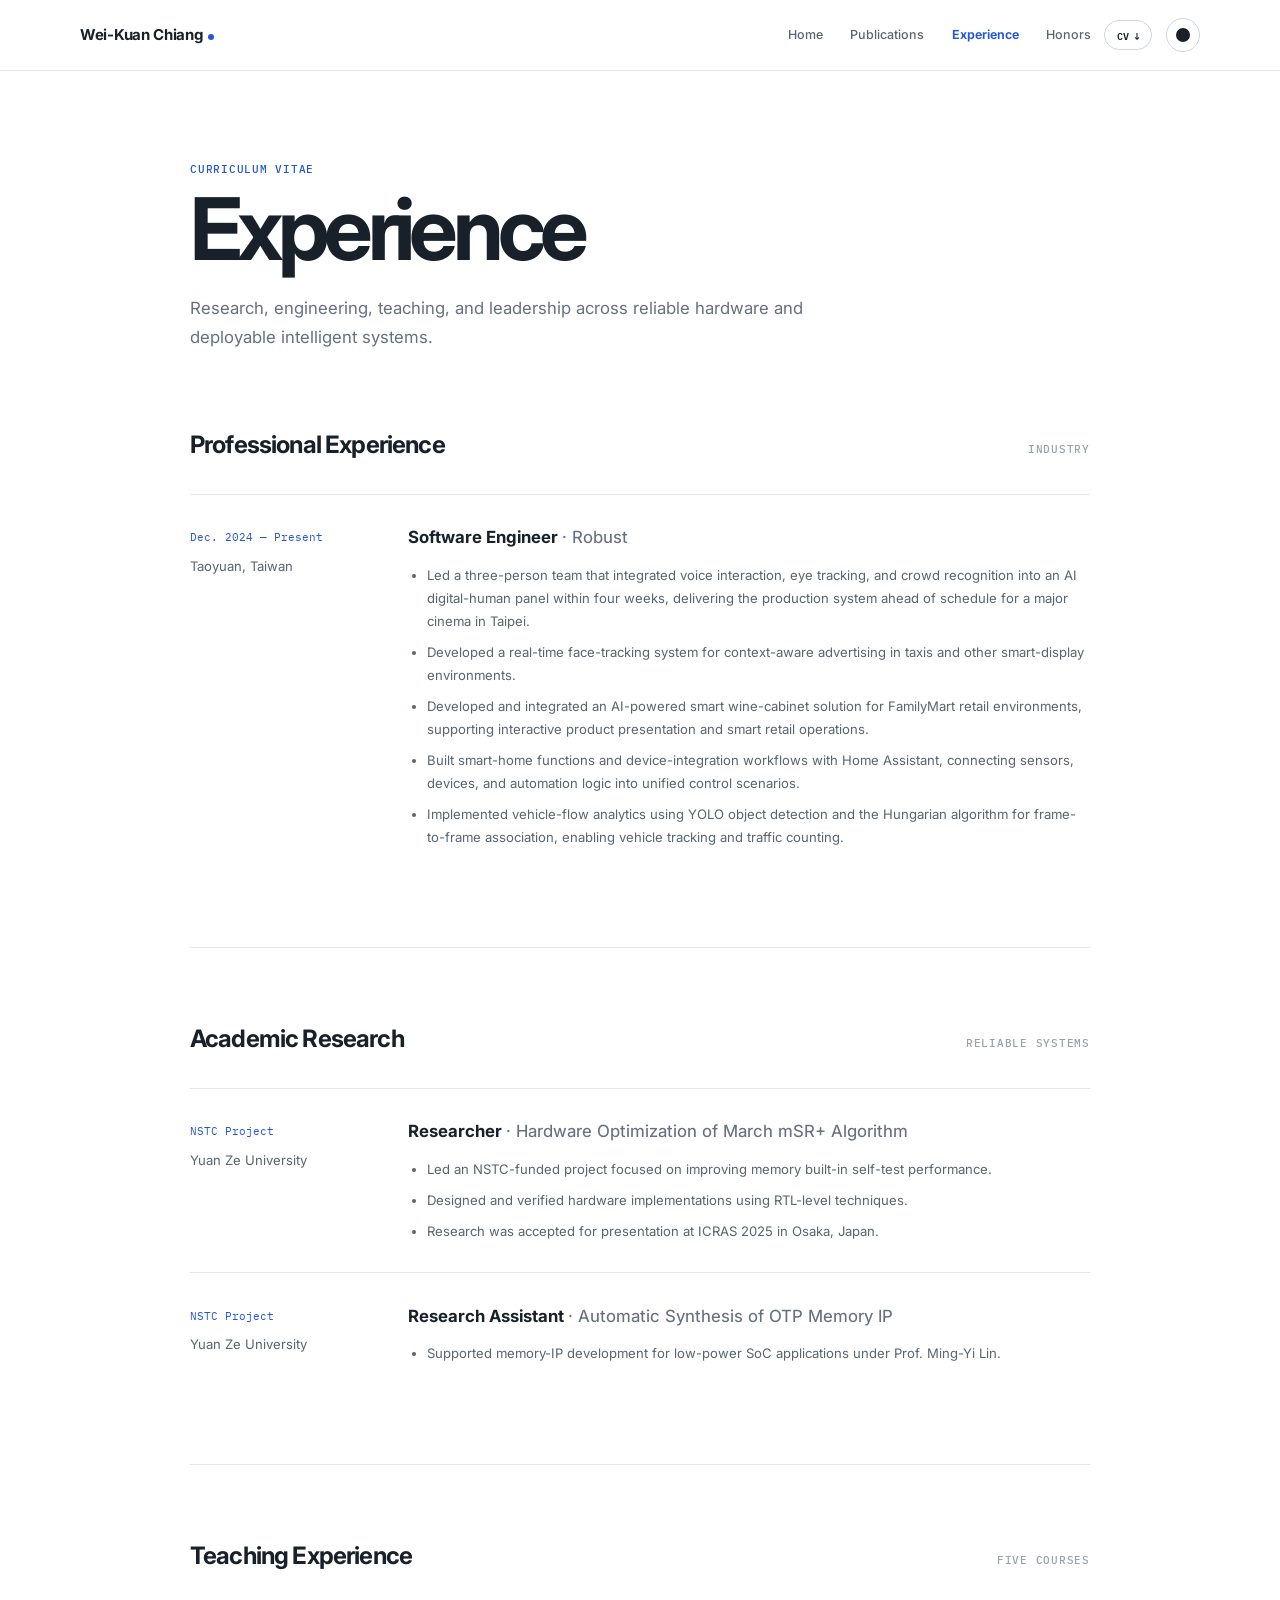
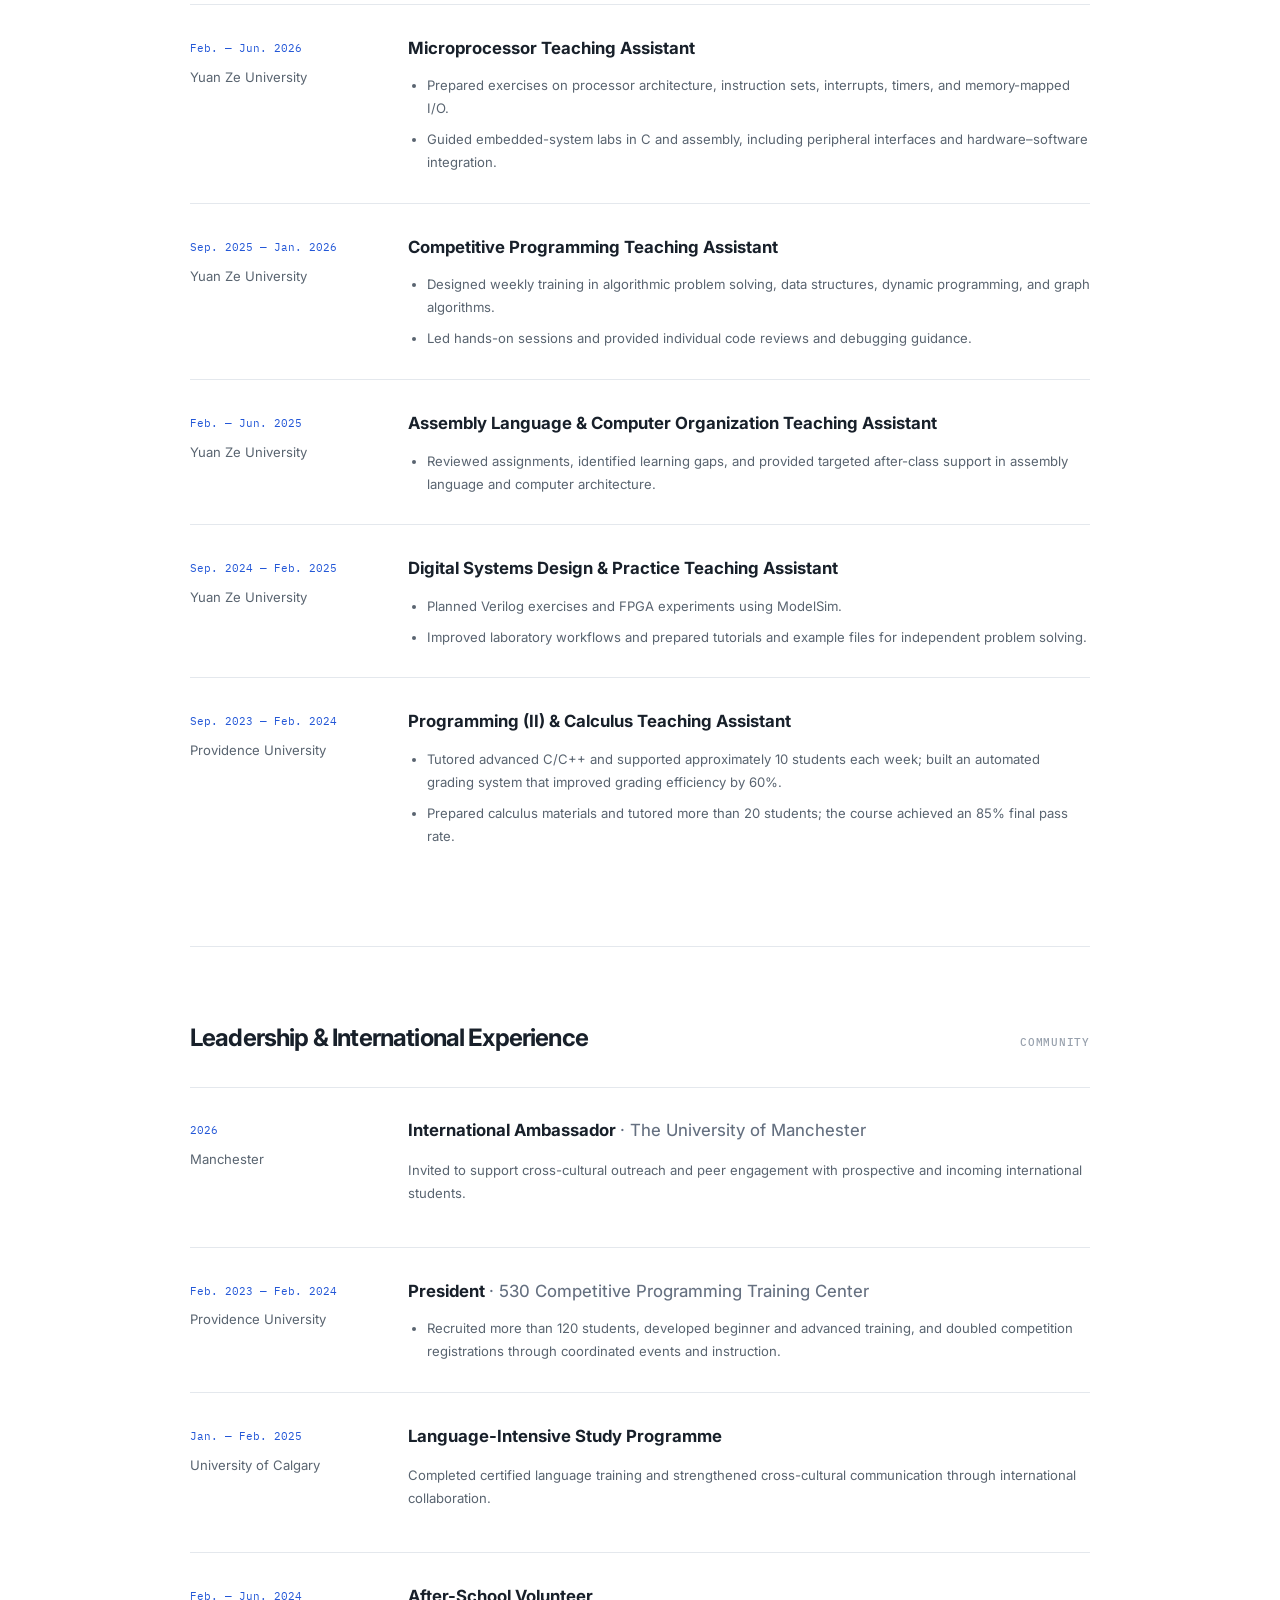
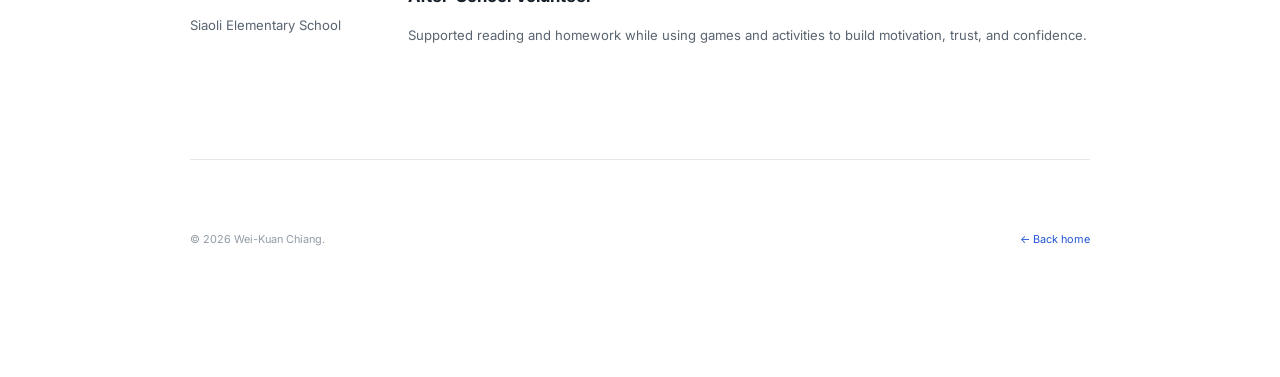
==== experience.html @ d5db9359 "Publish personal academic website" ====
<!doctype html><html lang="en"><head><meta charset="utf-8"><meta name="viewport" content="width=device-width,initial-scale=1"><meta name="description" content="Professional, research, teaching, and leadership experience of Wei-Kuan Chiang."><title>Experience — Wei-Kuan Chiang</title><link rel="icon" href="assets/favicon.svg" type="image/svg+xml"><script>document.documentElement.dataset.theme=localStorage.getItem('theme')||(matchMedia('(prefers-color-scheme: dark)').matches?'dark':'light')</script><link rel="stylesheet" href="styles.css?v=6"><link rel="stylesheet" href="social.css?v=1"></head>
<body><a class="skip" href="#content">Skip to main content</a><header class="site-header"><div class="header-inner"><a class="wordmark" href="index.html">Wei-Kuan Chiang</a><div class="header-actions"><nav aria-label="Main navigation"><a href="index.html">Home</a><a href="index.html#publications">Publications</a><a class="active" href="experience.html">Experience</a><a href="honors.html">Honors</a></nav><a class="cv-button" href="assets/Wei-Kuan-Chiang-CV.pdf" download>CV <span aria-hidden="true">↓</span></a><button class="theme-toggle" type="button" aria-label="Switch to dark mode" title="Switch color theme"><span aria-hidden="true"></span></button></div></div></header>
<main id="content" class="subpage"><header class="page-intro"><p class="kicker">CURRICULUM VITAE</p><h1>Experience</h1><p>Research, engineering, teaching, and leadership across reliable hardware and deployable intelligent systems.</p></header>
<section class="detail-section"><div class="section-title"><h2>Professional Experience</h2><span>INDUSTRY</span></div><article class="detail-role"><div class="role-meta"><time>Dec. 2024 — Present</time><p>Taoyuan, Taiwan</p></div><div><h3>Software Engineer <span>· Robust</span></h3><ul><li>Led a three-person team that integrated voice interaction, eye tracking, and crowd recognition into an AI digital-human panel within four weeks, delivering the production system ahead of schedule for a major cinema in Taipei.</li><li>Developed a real-time face-tracking system for context-aware advertising in taxis and other smart-display environments.</li><li>Developed and integrated an AI-powered smart wine-cabinet solution for FamilyMart retail environments, supporting interactive product presentation and smart retail operations.</li><li>Built smart-home functions and device-integration workflows with Home Assistant, connecting sensors, devices, and automation logic into unified control scenarios.</li><li>Implemented vehicle-flow analytics using YOLO object detection and the Hungarian algorithm for frame-to-frame association, enabling vehicle tracking and traffic counting.</li></ul></div></article></section>
<section class="detail-section"><div class="section-title"><h2>Academic Research</h2><span>RELIABLE SYSTEMS</span></div><article class="detail-role"><div class="role-meta"><time>NSTC Project</time><p>Yuan Ze University</p></div><div><h3>Researcher <span>· Hardware Optimization of March mSR+ Algorithm</span></h3><ul><li>Led an NSTC-funded project focused on improving memory built-in self-test performance.</li><li>Designed and verified hardware implementations using RTL-level techniques.</li><li>Research was accepted for presentation at ICRAS 2025 in Osaka, Japan.</li></ul></div></article><article class="detail-role"><div class="role-meta"><time>NSTC Project</time><p>Yuan Ze University</p></div><div><h3>Research Assistant <span>· Automatic Synthesis of OTP Memory IP</span></h3><ul><li>Supported memory-IP development for low-power SoC applications under Prof. Ming-Yi Lin.</li></ul></div></article></section>
<section class="detail-section"><div class="section-title"><h2>Teaching Experience</h2><span>FIVE COURSES</span></div>
<article class="detail-role"><div class="role-meta"><time>Feb. — Jun. 2026</time><p>Yuan Ze University</p></div><div><h3>Microprocessor Teaching Assistant</h3><ul><li>Prepared exercises on processor architecture, instruction sets, interrupts, timers, and memory-mapped I/O.</li><li>Guided embedded-system labs in C and assembly, including peripheral interfaces and hardware–software integration.</li></ul></div></article>
<article class="detail-role"><div class="role-meta"><time>Sep. 2025 — Jan. 2026</time><p>Yuan Ze University</p></div><div><h3>Competitive Programming Teaching Assistant</h3><ul><li>Designed weekly training in algorithmic problem solving, data structures, dynamic programming, and graph algorithms.</li><li>Led hands-on sessions and provided individual code reviews and debugging guidance.</li></ul></div></article>
<article class="detail-role"><div class="role-meta"><time>Feb. — Jun. 2025</time><p>Yuan Ze University</p></div><div><h3>Assembly Language &amp; Computer Organization Teaching Assistant</h3><ul><li>Reviewed assignments, identified learning gaps, and provided targeted after-class support in assembly language and computer architecture.</li></ul></div></article>
<article class="detail-role"><div class="role-meta"><time>Sep. 2024 — Feb. 2025</time><p>Yuan Ze University</p></div><div><h3>Digital Systems Design &amp; Practice Teaching Assistant</h3><ul><li>Planned Verilog exercises and FPGA experiments using ModelSim.</li><li>Improved laboratory workflows and prepared tutorials and example files for independent problem solving.</li></ul></div></article>
<article class="detail-role"><div class="role-meta"><time>Sep. 2023 — Feb. 2024</time><p>Providence University</p></div><div><h3>Programming (II) &amp; Calculus Teaching Assistant</h3><ul><li>Tutored advanced C/C++ and supported approximately 10 students each week; built an automated grading system that improved grading efficiency by 60%.</li><li>Prepared calculus materials and tutored more than 20 students; the course achieved an 85% final pass rate.</li></ul></div></article></section>
<section class="detail-section"><div class="section-title"><h2>Leadership &amp; International Experience</h2><span>COMMUNITY</span></div><article class="detail-role"><div class="role-meta"><time>2026</time><p>Manchester</p></div><div><h3>International Ambassador <span>· The University of Manchester</span></h3><p>Invited to support cross-cultural outreach and peer engagement with prospective and incoming international students.</p></div></article><article class="detail-role"><div class="role-meta"><time>Feb. 2023 — Feb. 2024</time><p>Providence University</p></div><div><h3>President <span>· 530 Competitive Programming Training Center</span></h3><ul><li>Recruited more than 120 students, developed beginner and advanced training, and doubled competition registrations through coordinated events and instruction.</li></ul></div></article><article class="detail-role"><div class="role-meta"><time>Jan. — Feb. 2025</time><p>University of Calgary</p></div><div><h3>Language-Intensive Study Programme</h3><p>Completed certified language training and strengthened cross-cultural communication through international collaboration.</p></div></article><article class="detail-role"><div class="role-meta"><time>Feb. — Jun. 2024</time><p>Siaoli Elementary School</p></div><div><h3>After-School Volunteer</h3><p>Supported reading and homework while using games and activities to build motivation, trust, and confidence.</p></div></article></section>
<footer><p>© 2026 Wei-Kuan Chiang.</p><a href="index.html">← Back home</a></footer></main><script src="app.js?v=3"></script></body></html>
---- styles.css ----
@import url('https://fonts.googleapis.com/css2?family=IBM+Plex+Mono:wght@400;500&family=Inter:wght@400;500;600;700&family=Noto+Sans+TC:wght@400;500;600;700&display=swap');
:root{--blue:#2357d7;--blue-soft:#eef3ff;--ink:#18202a;--muted:#657080;--line:#e4e8ed;--paper:#fff;--soft:#f7f8fa;--sans:Inter,'Noto Sans TC',system-ui,sans-serif;--mono:'IBM Plex Mono',monospace}*{box-sizing:border-box}html{scroll-behavior:smooth;scroll-padding-top:92px}body{margin:0;background:var(--paper);color:var(--ink);font-family:var(--sans);font-size:15px;line-height:1.75}a{color:inherit;text-decoration:none}img{display:block;max-width:100%}.skip{position:fixed;left:1rem;top:-5rem;background:var(--blue);color:#fff;padding:.6rem 1rem;z-index:99}.skip:focus{top:1rem}.site-header{position:sticky;top:0;z-index:20;background:rgba(255,255,255,.92);backdrop-filter:blur(14px);border-bottom:1px solid var(--line)}.header-inner{width:min(1120px,92vw);height:70px;margin:auto;display:flex;align-items:center;justify-content:space-between}.wordmark{font-weight:700;letter-spacing:-.02em}.wordmark:after{content:"";display:inline-block;width:6px;height:6px;background:var(--blue);border-radius:50%;margin-left:5px}.site-header nav{display:flex;gap:1.7rem;font-size:.78rem;font-weight:500}.site-header nav a{color:#596472;transition:.2s}.site-header nav a:hover{color:var(--blue)}.layout{width:min(1120px,92vw);margin:0 auto;display:grid;grid-template-columns:250px minmax(0,760px);gap:85px;align-items:start;padding-top:72px}.profile{position:sticky;top:115px}.avatar{width:138px;height:138px;border-radius:50%;display:grid;place-items:center;background:linear-gradient(145deg,#e5ebf7,#f9fbff);border:1px solid #dce2eb;position:relative;overflow:hidden}.avatar:before,.avatar:after{content:"";position:absolute;border:1px solid #bdcceb;border-radius:50%}.avatar:before{inset:22px}.avatar:after{inset:45px}.avatar span{font:600 1.12rem var(--mono);letter-spacing:.12em;position:relative;z-index:2;color:var(--blue)}.avatar i{position:absolute;width:8px;height:8px;background:var(--blue);border-radius:50%;right:25px;top:29px;box-shadow:0 0 0 6px rgba(35,87,215,.1)}.profile h1{font-size:1.75rem;line-height:1.2;margin:1.45rem 0 .2rem;letter-spacing:-.04em}.english-name{font-size:.83rem;color:var(--muted);margin:0 0 1rem}.role{font-size:.88rem;line-height:1.6;margin:.4rem 0}.location{color:var(--muted);font-size:.75rem;margin:0 0 1.4rem}.profile-links{border-top:1px solid var(--line)}.profile-links a{display:block;padding:.75rem 0;border-bottom:1px solid var(--line)}.profile-links b{display:block;font-size:.73rem}.profile-links span{display:block;color:var(--muted);font-size:.68rem;margin-top:.12rem}.profile-links a:hover span{color:var(--blue)}.availability{margin-top:1.2rem;display:flex;gap:.55rem;align-items:center;font-size:.66rem;color:var(--muted)}.availability i{width:7px;height:7px;border-radius:50%;background:#36b37e;box-shadow:0 0 0 4px #e9f8f2}.section-block{padding:0 0 72px;margin-bottom:72px;border-bottom:1px solid var(--line)}.kicker,.section-title span,.section-title>a,.venue,.project-index{font:500 .67rem var(--mono);letter-spacing:.07em;color:var(--blue)}.intro .kicker{margin:0 0 1rem}.intro>h2{font-size:clamp(2rem,4vw,3.35rem);line-height:1.22;letter-spacing:-.055em;margin:0 0 2rem;font-weight:650}.intro>h2 em{font-style:normal;color:var(--blue)}.intro>p{font-size:1rem;color:#4d5764;margin:0 0 1rem;max-width:720px}.intro strong{color:var(--ink);font-weight:600}.interests{display:flex;flex-wrap:wrap;gap:.5rem;margin-top:1.6rem}.interests span{background:var(--blue-soft);color:#214fae;border-radius:4px;padding:.35rem .6rem;font-size:.68rem;font-weight:500}.section-title{display:flex;align-items:baseline;justify-content:space-between;margin-bottom:1.7rem}.section-title h2{margin:0;font-size:1.5rem;letter-spacing:-.035em}.section-title span{color:#98a1ad}.section-title>a:hover{text-decoration:underline}.news-list{list-style:none;margin:0;padding:0}.news-list li{display:grid;grid-template-columns:80px 1fr;gap:1rem;padding:.72rem 0;border-bottom:1px dashed #dde1e6}.news-list time{font:.68rem var(--mono);color:#89939e;padding-top:.16rem}.news-list p{margin:0;color:#4f5965}.news-list strong{color:var(--ink);font-weight:600}.publication{display:grid;grid-template-columns:140px 1fr;gap:1.6rem;padding:1.7rem 0;border-top:1px solid var(--line)}.pub-visual{height:108px;border-radius:5px;background:#f1f4f8;overflow:hidden;position:relative}.memory{display:grid;place-items:center}.chip{width:62px;height:62px;border:2px solid #5980df;display:grid;grid-template-columns:repeat(2,1fr);gap:4px;padding:8px;position:relative}.chip span{background:#cbd8f5}.chip b{position:absolute;inset:0;display:grid;place-items:center;font:600 .55rem var(--mono);color:#183f9b}.chip:before,.chip:after{content:"";position:absolute;background:repeating-linear-gradient(to bottom,#8ba7ea 0 2px,transparent 2px 7px);width:10px;top:5px;bottom:5px}.chip:before{left:-12px}.chip:after{right:-12px}.network i{position:absolute;width:12px;height:12px;background:#4b73d4;border-radius:50%;z-index:2}.network i:nth-child(1){left:22px;top:48px}.network i:nth-child(2){left:61px;top:20px}.network i:nth-child(3){right:18px;top:35px}.network i:nth-child(4){right:35px;bottom:18px}.network i:nth-child(5){left:48px;bottom:15px}.network:after{content:"";position:absolute;inset:20px;background:conic-gradient(from 30deg at 50% 50%,transparent 0 8%,#b6c5e8 8% 9%,transparent 9% 27%,#b6c5e8 27% 28%,transparent 28% 51%,#b6c5e8 51% 52%,transparent 52% 77%,#b6c5e8 77% 78%,transparent 78%)}.waveform span{position:absolute;left:12px;right:12px;top:30px;height:48px;background:linear-gradient(90deg,transparent 0 5%,#315fc9 5% 16%,transparent 16% 22%,#315fc9 22% 30%,transparent 30% 44%,#315fc9 44% 62%,transparent 62% 69%,#315fc9 69% 82%,transparent 82%);clip-path:polygon(0 52%,5% 52%,5% 12%,16% 12%,16% 85%,22% 85%,22% 52%,30% 52%,30% 10%,44% 10%,44% 70%,62% 70%,62% 30%,69% 30%,69% 88%,82% 88%,82% 50%,100% 50%,100% 55%,0 55%)}.venue{margin:0 0 .35rem}.pub-content h3{font-size:1rem;line-height:1.55;margin:0 0 .4rem;font-weight:650;letter-spacing:-.015em}.authors{font-size:.76rem;color:#69737f;margin:0 0 .55rem}.abstract{font-size:.8rem;color:#5d6874;margin:0 0 .55rem}.pub-links{display:flex;gap:1rem;font-size:.7rem;font-weight:600;color:var(--blue)}.pub-links a:hover{text-decoration:underline}.compact-publication{grid-template-columns:1fr;padding-left:165px}.projects{display:grid;grid-template-columns:1fr 1fr;gap:1rem}.projects article{background:var(--soft);border:1px solid #eceff2;border-radius:6px;padding:1.4rem;min-height:245px;transition:.2s}.projects article:hover{border-color:#bdcbed;transform:translateY(-2px)}.project-index{margin:0 0 2.2rem;font-size:.61rem}.projects h3{margin:0 0 .7rem;font-size:1rem}.projects p:not(.project-index){font-size:.78rem;color:#5d6874;line-height:1.7}.projects ul{list-style:none;padding:0;margin:1rem 0 0;display:flex;flex-wrap:wrap;gap:.4rem}.projects li{font:.57rem var(--mono);color:#6c7681;border:1px solid #d8dde3;padding:.23rem .38rem;border-radius:3px}.experience-list article{display:grid;grid-template-columns:150px 1fr;gap:1rem;padding:1.3rem 0;border-top:1px solid var(--line)}.experience-list time{font:.66rem var(--mono);color:#7a8591}.experience-list h3{font-size:.92rem;margin:0 0 .25rem}.experience-list h3 span{font-weight:400;color:#65717d}.experience-list p{font-size:.76rem;color:#66717d;margin:0}.awards-grid{display:grid;grid-template-columns:repeat(3,1fr);gap:.8rem}.awards-grid a{border:1px solid var(--line);border-radius:5px;overflow:hidden;background:#fff;transition:.2s}.awards-grid a:hover{border-color:#aabce9;transform:translateY(-2px)}.awards-grid img{width:100%;height:145px;object-fit:cover;object-position:center 20%;filter:saturate(.65)}.awards-grid span{display:block;padding:.8rem}.awards-grid b,.awards-grid small{display:block}.awards-grid b{font-size:.74rem}.awards-grid small{color:#77818d;font-size:.6rem;margin-top:.2rem}.minor-awards{margin:1.2rem 0 0;padding:0 0 0 1.2rem;columns:2;color:#596470;font-size:.75rem}.minor-awards li{margin-bottom:.45rem}footer{display:flex;justify-content:space-between;color:#929ba5;font-size:.68rem;padding-bottom:3rem}footer p{margin:0}footer a{color:var(--blue)}.reveal{opacity:0;transform:translateY(12px);transition:.45s ease}.reveal.visible{opacity:1;transform:none}
@media(max-width:900px){.layout{grid-template-columns:190px minmax(0,1fr);gap:50px}.site-header nav{gap:1rem}.profile-links span{overflow-wrap:anywhere}.publication{grid-template-columns:110px 1fr}.compact-publication{padding-left:135px}}
@media(max-width:700px){html{scroll-padding-top:70px}.header-inner{height:58px}.site-header nav{display:none}.layout{display:block;padding-top:40px}.profile{position:static;display:grid;grid-template-columns:92px 1fr;column-gap:1.2rem;margin-bottom:55px}.avatar{width:92px;height:92px;grid-row:1/5}.profile h1{margin:.2rem 0 0;font-size:1.45rem}.english-name,.role,.location{grid-column:2}.role{margin:.35rem 0}.profile-links,.availability{grid-column:1/3}.profile-links{margin-top:1rem;display:grid;grid-template-columns:repeat(3,1fr);gap:.6rem;border:0}.profile-links a{border:1px solid var(--line);padding:.6rem}.section-block{padding-bottom:52px;margin-bottom:52px}.intro>h2{font-size:2.35rem}.projects{grid-template-columns:1fr}.publication{grid-template-columns:1fr}.pub-visual{width:140px}.compact-publication{padding-left:0}.awards-grid{grid-template-columns:1fr 1fr}.minor-awards{columns:1}}
@media(max-width:480px){.layout{width:min(92vw,430px)}.profile-links{grid-template-columns:1fr}.intro>h2{font-size:2rem}.news-list li{grid-template-columns:70px 1fr}.experience-list article{grid-template-columns:1fr}.awards-grid{grid-template-columns:1fr}.awards-grid img{height:210px}.minor-awards{padding-left:1rem}footer{display:block}footer a{display:inline-block;margin-top:.6rem}}
@media(prefers-reduced-motion:reduce){html{scroll-behavior:auto}.reveal{opacity:1;transform:none;transition:none}.projects article:hover,.awards-grid a:hover{transform:none}}

/* Selected research and GitHub projects */
.projects-intro{max-width:650px;margin:-.75rem 0 1.8rem;color:#657080;font-size:.82rem}.projects article{min-height:235px;display:flex;flex-direction:column}.projects .project-featured{grid-column:1/-1;min-height:220px;background:linear-gradient(135deg,#f7f9fd 0%,#eef3ff 100%);border-color:#dbe4f8}.project-topline{display:flex;align-items:center;justify-content:space-between;gap:1rem;margin-bottom:2rem}.project-topline .project-index{margin:0}.project-topline>a,.project-topline>span{font:500 .58rem var(--mono);color:var(--blue)}.project-topline>a:hover{text-decoration:underline}.project-topline>span{color:#8a94a1}.projects h3{font-size:1.05rem}.projects p:not(.project-index){margin-top:0}.projects ul{margin-top:auto}.projects li{background:rgba(255,255,255,.55);color:#5f6c7c}

@media(max-width:700px){.projects .project-featured{grid-column:auto}.project-topline{margin-bottom:1.4rem}}

/* Header utilities and color theme */
html{color-scheme:light}html[data-theme="dark"]{color-scheme:dark;--ink:#edf2f8;--muted:#9da8b7;--line:#29323e;--paper:#090d12;--soft:#111720;--blue:#78a0ff;--blue-soft:#172442}body,.site-header,.projects article,.awards-grid a,.pub-visual,.profile-links a,.cv-button,.theme-toggle{transition:background-color .22s ease,color .22s ease,border-color .22s ease}.header-actions{display:flex;align-items:center;gap:.85rem}.cv-button{display:inline-flex;align-items:center;gap:.35rem;border:1px solid #cfd6df;border-radius:999px;padding:.32rem .7rem;font:600 .63rem var(--mono);color:var(--ink)}.cv-button:hover{border-color:var(--blue);color:var(--blue)}.theme-toggle{width:34px;height:34px;border-radius:50%;border:1px solid #cfd6df;background:var(--paper);display:grid;place-items:center;cursor:pointer;color:var(--ink)}.theme-toggle:hover{border-color:var(--blue)}.theme-toggle span{position:relative;width:14px;height:14px;border-radius:50%;background:currentColor;box-shadow:-4px -3px 0 1px var(--paper)}html[data-theme="dark"] .theme-toggle span{width:13px;height:13px;box-shadow:none;background:currentColor}html[data-theme="dark"] .theme-toggle span:before,html[data-theme="dark"] .theme-toggle span:after{content:"";position:absolute;inset:-5px;background:repeating-conic-gradient(from 0deg,currentColor 0 8deg,transparent 8deg 45deg);border-radius:50%}html[data-theme="dark"] .theme-toggle span:after{inset:3px;background:var(--paper)}html[data-theme="dark"] .site-header{background:rgba(9,13,18,.9)}html[data-theme="dark"] .intro>p,html[data-theme="dark"] .news-list p,html[data-theme="dark"] .abstract,html[data-theme="dark"] .projects p:not(.project-index),html[data-theme="dark"] .detail-role p,html[data-theme="dark"] .detail-role li{color:#aab4c1}html[data-theme="dark"] .projects .project-featured{background:linear-gradient(135deg,#101824 0%,#15213a 100%);border-color:#293c63}html[data-theme="dark"] .projects li{background:#111a27;border-color:#344052;color:#b4bfce}html[data-theme="dark"] .pub-visual{background:#111823}html[data-theme="dark"] .awards-grid a{background:#0d1219}html[data-theme="dark"] .avatar{border-color:#344052}html[data-theme="dark"] .social-icons img{filter:invert(1) brightness(1.25)}html[data-theme="dark"] .social-icons i{background:#394453}

@media(max-width:700px){.header-actions{gap:.5rem}.header-actions nav{display:none}.cv-button{padding:.3rem .62rem}.theme-toggle{width:32px;height:32px}}
.site-header nav a.active{color:var(--blue);font-weight:650}.subpage{width:min(900px,92vw);margin:0 auto;padding:80px 0}.page-intro{max-width:700px;margin-bottom:72px}.page-intro h1{font-size:clamp(2.8rem,7vw,5.4rem);line-height:1;margin:.4rem 0 1.3rem;letter-spacing:-.065em}.page-intro>p:last-child{font-size:1.05rem;color:var(--muted);max-width:620px}.detail-section{padding:0 0 70px;margin-bottom:70px;border-bottom:1px solid var(--line)}.detail-role{display:grid;grid-template-columns:180px 1fr;gap:2.4rem;padding:1.8rem 0;border-top:1px solid var(--line)}.role-meta time{font:.68rem var(--mono);color:var(--blue)}.role-meta p{font-size:.7rem;color:var(--muted);margin:.35rem 0}.detail-role h3{margin:0 0 .7rem;font-size:1.05rem}.detail-role h3 span{font-weight:450;color:var(--muted)}.detail-role p,.detail-role li{font-size:.82rem;color:#596470}.detail-role ul{margin:.2rem 0 0;padding-left:1.15rem}.detail-role li+li{margin-top:.5rem}.honors-list{list-style:none;margin:2.5rem 0 0;padding:0}.honors-list li{display:grid;grid-template-columns:90px 1fr;gap:1rem;padding:1rem 0;border-top:1px solid var(--line)}.honors-list time{font:.7rem var(--mono);color:var(--blue)}.honors-list span{font-size:.82rem;color:var(--muted)}.honors-list b{display:block;color:var(--ink);font-size:.88rem}@media(max-width:700px){.subpage{padding:48px 0}.page-intro{margin-bottom:50px}.detail-role{grid-template-columns:1fr;gap:.5rem}.honors-list li{grid-template-columns:65px 1fr}}
.llm-rtl{display:grid;place-items:center}.llm-rtl span,.llm-rtl b{position:absolute;font:600 .5rem var(--mono);letter-spacing:.06em;color:#2956bd;border:1px solid #8ca7e7;border-radius:3px;padding:7px 6px}.llm-rtl span{left:17px}.llm-rtl b{right:15px;background:#dbe5fb}.llm-rtl i{width:36px;height:1px;background:#7f9ee3;position:relative}.llm-rtl i:after{content:"";position:absolute;right:-2px;top:-3px;border-left:6px solid #7f9ee3;border-top:3px solid transparent;border-bottom:3px solid transparent}.cnn{display:flex;align-items:center;justify-content:center;gap:7px}.cnn span{display:block;border:1px solid #7b9ae2;background:repeating-linear-gradient(45deg,#d4dff7 0 4px,#edf2fc 4px 8px)}.cnn span:nth-child(1){width:28px;height:50px}.cnn span:nth-child(2){width:20px;height:38px}.cnn span:nth-child(3){width:13px;height:25px}.cnn b{font:600 .48rem var(--mono);color:#2956bd;margin-left:1px}.vision{display:grid;place-items:center}.vision span{width:72px;height:52px;border:2px solid #557bd7;position:relative}.vision span:before,.vision span:after{content:"";position:absolute;width:12px;height:12px;border-color:#9ab1e8;border-style:solid}.vision span:before{left:7px;top:7px;border-width:2px 0 0 2px}.vision span:after{right:7px;bottom:7px;border-width:0 2px 2px 0}.vision b{position:absolute;font:600 .5rem var(--mono);color:#2956bd}.vision i{position:absolute;width:8px;height:8px;border-radius:50%;background:#4b73d4;right:25px;top:25px}.march{display:grid;place-items:center}.march span{width:42px;height:42px;border-radius:50%;border:2px solid #5e82db;display:grid;place-items:center;font:600 .6rem var(--mono);color:#2956bd;background:#e5ecfb}.march i{position:absolute;width:16px;height:7px;border-top:2px solid #91aae5}.march i:after{content:"";position:absolute;right:0;top:-4px;border-left:5px solid #91aae5;border-top:3px solid transparent;border-bottom:3px solid transparent}.march i:nth-of-type(1){top:18px;left:26px;transform:rotate(28deg)}.march i:nth-of-type(2){top:18px;right:26px;transform:rotate(152deg)}.march i:nth-of-type(3){bottom:18px;left:26px;transform:rotate(-28deg)}.march i:nth-of-type(4){bottom:18px;right:26px;transform:rotate(208deg)}
---- social.css ----
.social-icons {
  display: flex;
  align-items: center;
  gap: .72rem;
  margin: 1.15rem 0 1.35rem;
}

.avatar {
  object-fit: cover;
  object-position: center 32%;
}

.social-icons a {
  position: relative;
  display: grid;
  width: 30px;
  height: 30px;
  place-items: center;
  transition: transform .18s ease;
}

.social-icons a:hover { transform: translateY(-2px); }
.social-icons img { width: 25px; height: 25px; }
.social-icons i { width: 1px; height: 25px; background: #cbd1d8; }

.social-icons a::after {
  content: attr(data-label);
  position: absolute;
  top: 36px;
  left: 50%;
  z-index: 3;
  padding: .2rem .38rem;
  transform: translateX(-50%);
  border-radius: 3px;
  background: #18202a;
  color: #fff;
  font-size: .55rem;
  opacity: 0;
  pointer-events: none;
  white-space: nowrap;
  transition: opacity .15s ease;
}

.social-icons a:hover::after { opacity: 1; }

@media (max-width: 700px) {
  .social-icons { grid-column: 1 / 3; }
}
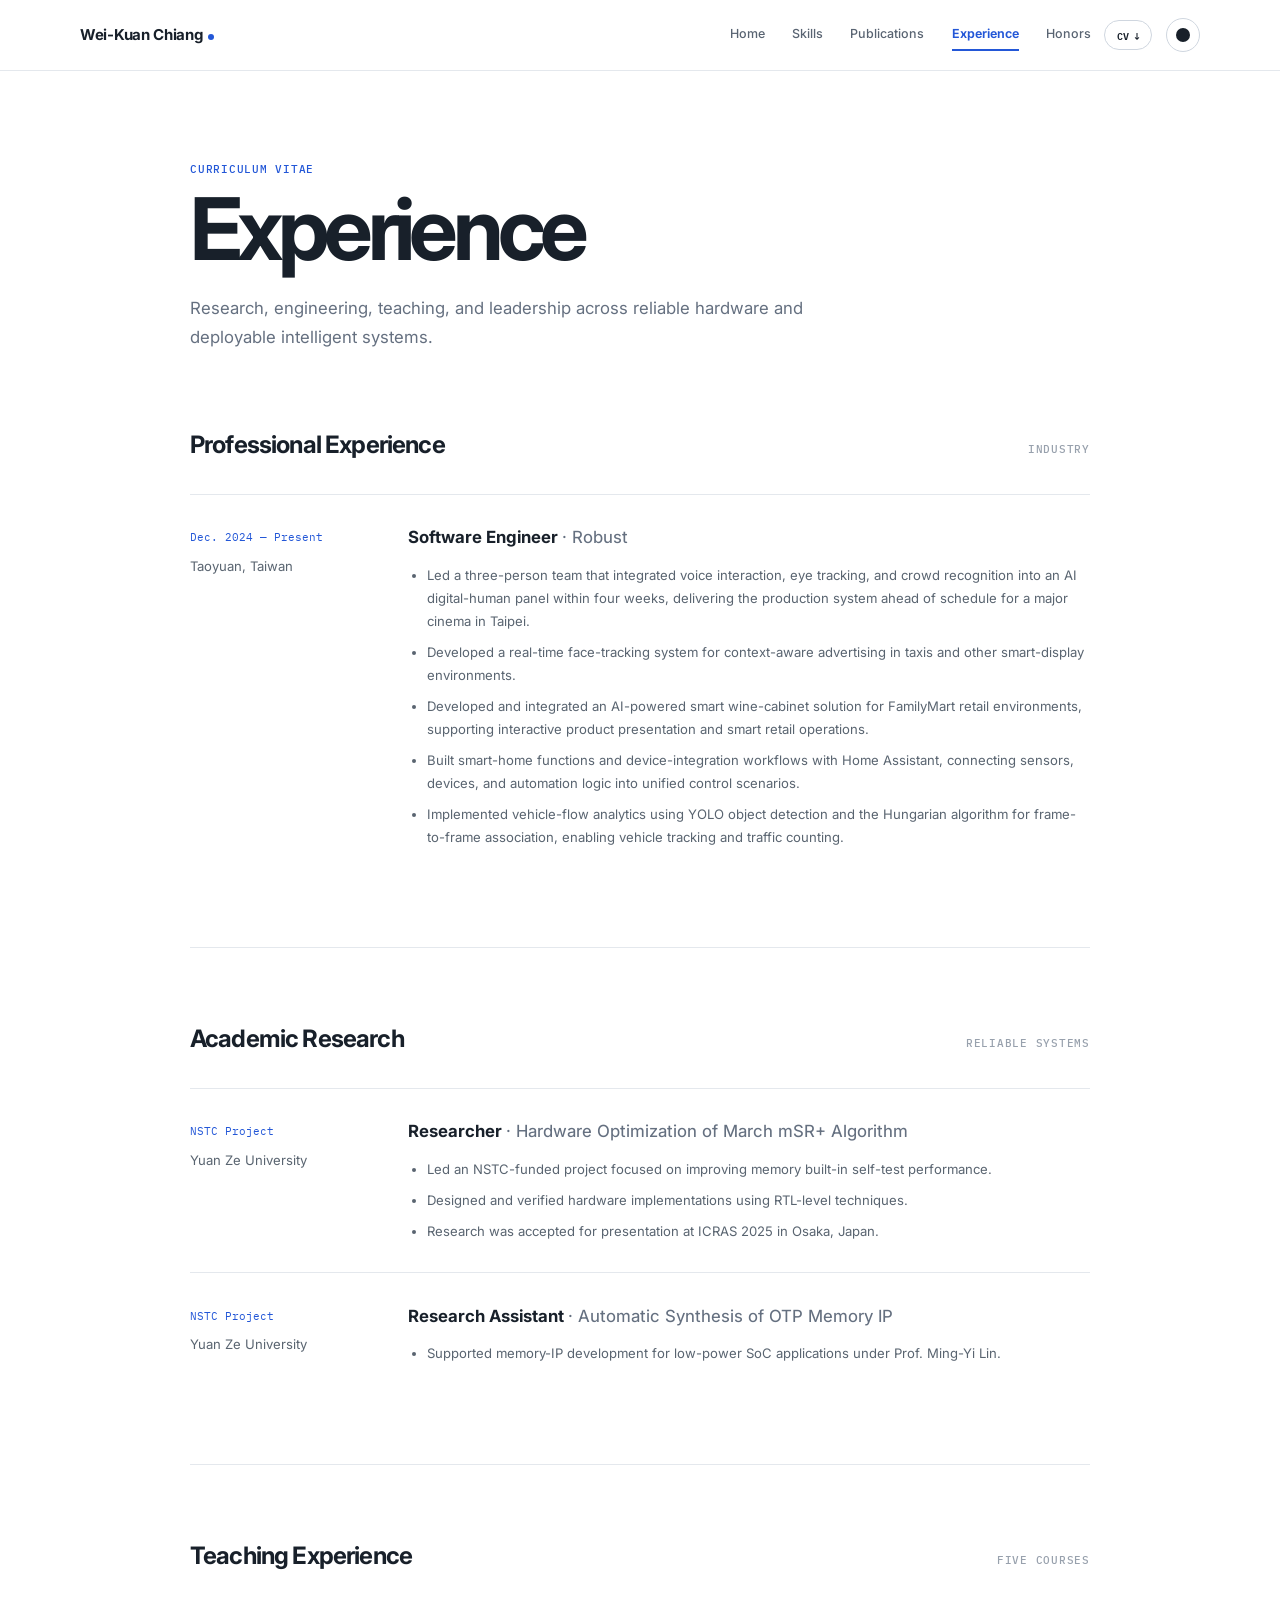
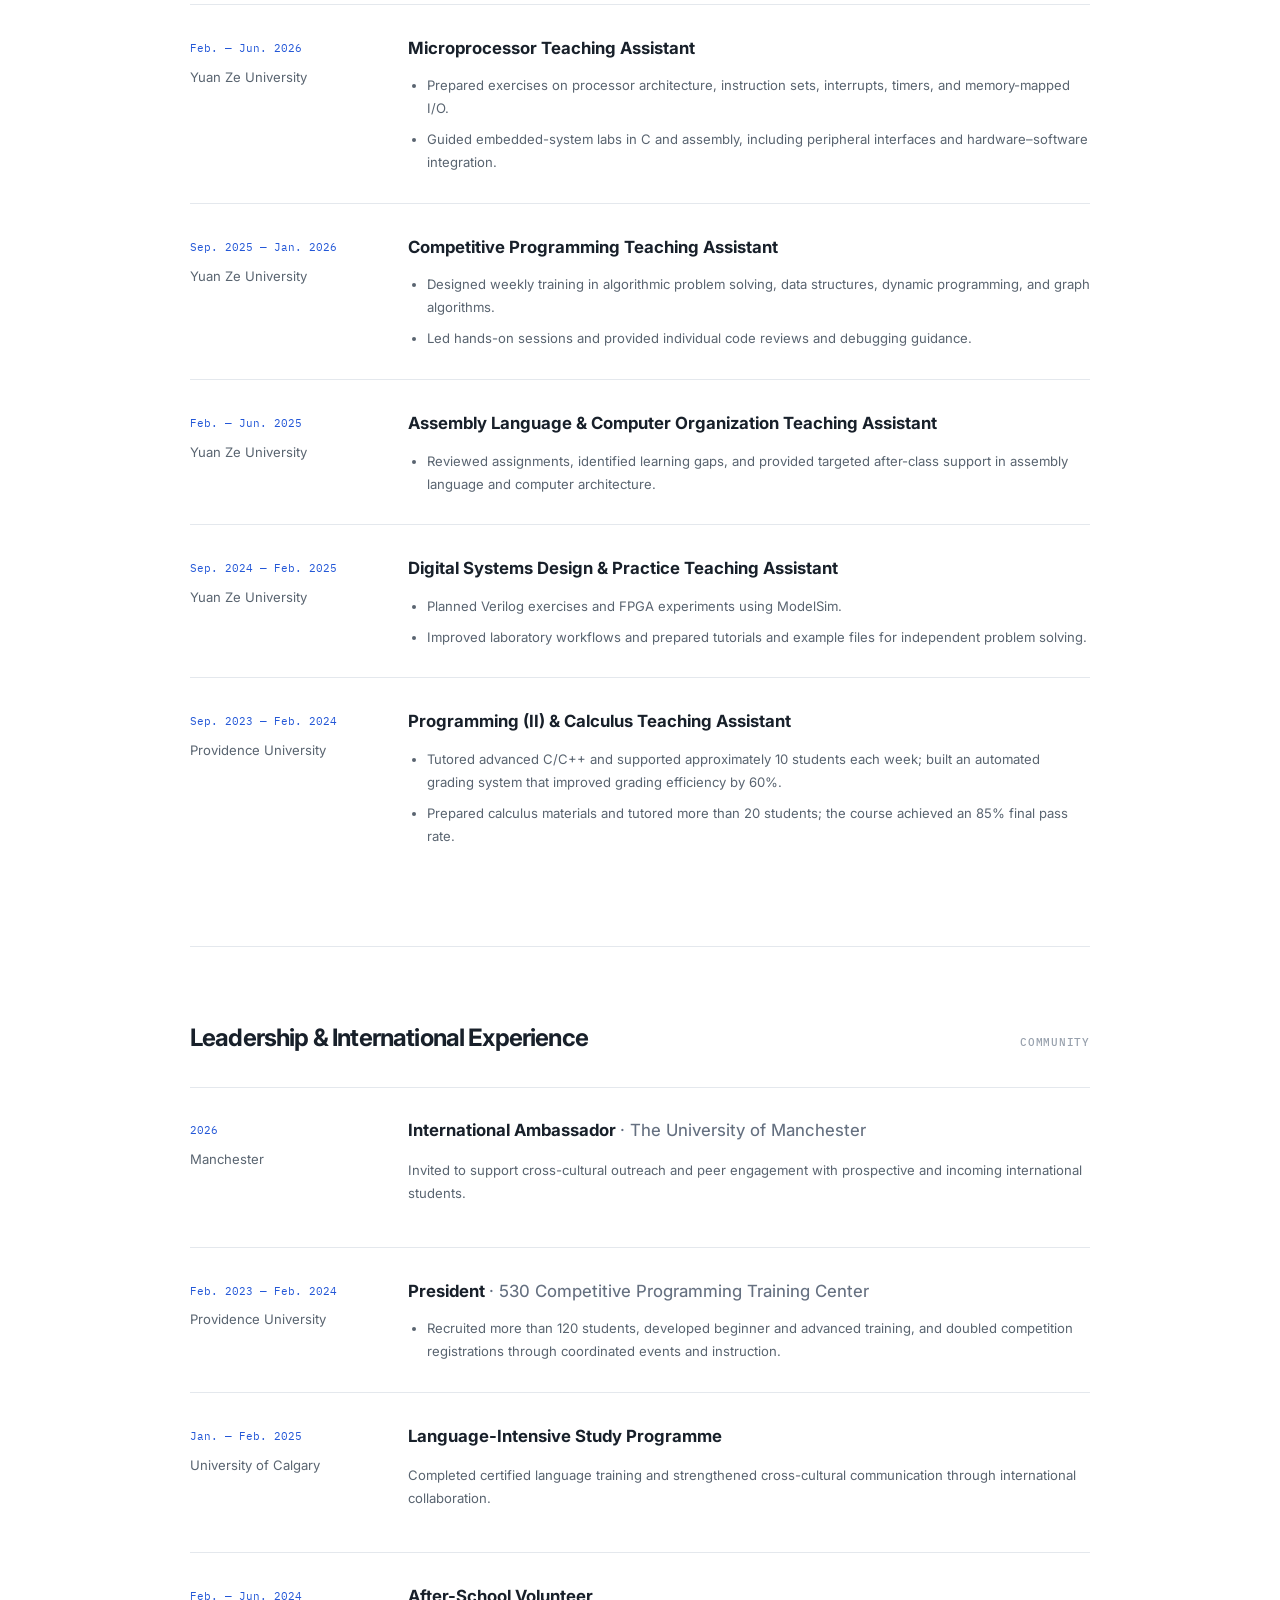
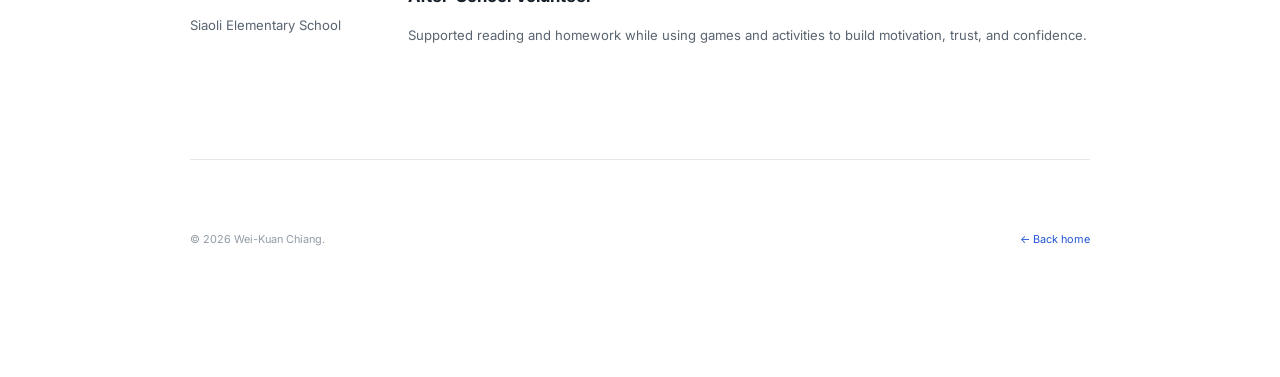
==== commit bd09bddf: "Add scroll animations, skills section, and new projects - Scroll-triggered reveal animations, scroll" ====
--- a/experience.html
+++ b/experience.html
@@ -1,5 +1,5 @@
-<!doctype html><html lang="en"><head><meta charset="utf-8"><meta name="viewport" content="width=device-width,initial-scale=1"><meta name="description" content="Professional, research, teaching, and leadership experience of Wei-Kuan Chiang."><title>Experience — Wei-Kuan Chiang</title><link rel="icon" href="assets/favicon.svg" type="image/svg+xml"><script>document.documentElement.dataset.theme=localStorage.getItem('theme')||(matchMedia('(prefers-color-scheme: dark)').matches?'dark':'light')</script><link rel="stylesheet" href="styles.css?v=6"><link rel="stylesheet" href="social.css?v=1"></head>
-<body><a class="skip" href="#content">Skip to main content</a><header class="site-header"><div class="header-inner"><a class="wordmark" href="index.html">Wei-Kuan Chiang</a><div class="header-actions"><nav aria-label="Main navigation"><a href="index.html">Home</a><a href="index.html#publications">Publications</a><a class="active" href="experience.html">Experience</a><a href="honors.html">Honors</a></nav><a class="cv-button" href="assets/Wei-Kuan-Chiang-CV.pdf" download>CV <span aria-hidden="true">↓</span></a><button class="theme-toggle" type="button" aria-label="Switch to dark mode" title="Switch color theme"><span aria-hidden="true"></span></button></div></div></header>
+<!doctype html><html lang="en"><head><meta charset="utf-8"><meta name="viewport" content="width=device-width,initial-scale=1"><meta name="description" content="Professional, research, teaching, and leadership experience of Wei-Kuan Chiang."><meta property="og:type" content="website"><meta property="og:url" content="https://mark2146.github.io/experience.html"><meta property="og:title" content="Experience — Wei-Kuan Chiang"><meta property="og:description" content="Professional, research, teaching, and leadership experience of Wei-Kuan Chiang."><meta property="og:image" content="https://mark2146.github.io/assets/profile.png"><meta name="twitter:card" content="summary"><meta name="twitter:title" content="Experience — Wei-Kuan Chiang"><meta name="twitter:description" content="Professional, research, teaching, and leadership experience of Wei-Kuan Chiang."><meta name="twitter:image" content="https://mark2146.github.io/assets/profile.png"><title>Experience — Wei-Kuan Chiang</title><link rel="icon" href="assets/favicon.svg" type="image/svg+xml"><script>document.documentElement.dataset.theme=localStorage.getItem('theme')||(matchMedia('(prefers-color-scheme: dark)').matches?'dark':'light')</script><link rel="stylesheet" href="styles.css?v=10"><link rel="stylesheet" href="social.css?v=1"></head>
+<body><div class="scroll-progress"></div><a class="skip" href="#content">Skip to main content</a><header class="site-header"><div class="header-inner"><a class="wordmark" href="index.html">Wei-Kuan Chiang</a><div class="header-actions"><button class="menu-toggle" type="button" aria-expanded="false" aria-controls="main-navigation" aria-label="Open navigation"><span></span><span></span><span></span></button><nav id="main-navigation" aria-label="Main navigation"><a href="index.html">Home</a><a href="index.html#skills">Skills</a><a href="index.html#publications">Publications</a><a class="active" href="experience.html">Experience</a><a href="honors.html">Honors</a></nav><a class="cv-button" href="assets/Wei-Kuan-Chiang-CV.pdf" download>CV <span aria-hidden="true">↓</span></a><button class="theme-toggle" type="button" aria-label="Switch to dark mode" title="Switch color theme"><span aria-hidden="true"></span></button></div></div></header>
 <main id="content" class="subpage"><header class="page-intro"><p class="kicker">CURRICULUM VITAE</p><h1>Experience</h1><p>Research, engineering, teaching, and leadership across reliable hardware and deployable intelligent systems.</p></header>
 <section class="detail-section"><div class="section-title"><h2>Professional Experience</h2><span>INDUSTRY</span></div><article class="detail-role"><div class="role-meta"><time>Dec. 2024 — Present</time><p>Taoyuan, Taiwan</p></div><div><h3>Software Engineer <span>· Robust</span></h3><ul><li>Led a three-person team that integrated voice interaction, eye tracking, and crowd recognition into an AI digital-human panel within four weeks, delivering the production system ahead of schedule for a major cinema in Taipei.</li><li>Developed a real-time face-tracking system for context-aware advertising in taxis and other smart-display environments.</li><li>Developed and integrated an AI-powered smart wine-cabinet solution for FamilyMart retail environments, supporting interactive product presentation and smart retail operations.</li><li>Built smart-home functions and device-integration workflows with Home Assistant, connecting sensors, devices, and automation logic into unified control scenarios.</li><li>Implemented vehicle-flow analytics using YOLO object detection and the Hungarian algorithm for frame-to-frame association, enabling vehicle tracking and traffic counting.</li></ul></div></article></section>
 <section class="detail-section"><div class="section-title"><h2>Academic Research</h2><span>RELIABLE SYSTEMS</span></div><article class="detail-role"><div class="role-meta"><time>NSTC Project</time><p>Yuan Ze University</p></div><div><h3>Researcher <span>· Hardware Optimization of March mSR+ Algorithm</span></h3><ul><li>Led an NSTC-funded project focused on improving memory built-in self-test performance.</li><li>Designed and verified hardware implementations using RTL-level techniques.</li><li>Research was accepted for presentation at ICRAS 2025 in Osaka, Japan.</li></ul></div></article><article class="detail-role"><div class="role-meta"><time>NSTC Project</time><p>Yuan Ze University</p></div><div><h3>Research Assistant <span>· Automatic Synthesis of OTP Memory IP</span></h3><ul><li>Supported memory-IP development for low-power SoC applications under Prof. Ming-Yi Lin.</li></ul></div></article></section>
@@ -10,4 +10,4 @@
 <article class="detail-role"><div class="role-meta"><time>Sep. 2024 — Feb. 2025</time><p>Yuan Ze University</p></div><div><h3>Digital Systems Design &amp; Practice Teaching Assistant</h3><ul><li>Planned Verilog exercises and FPGA experiments using ModelSim.</li><li>Improved laboratory workflows and prepared tutorials and example files for independent problem solving.</li></ul></div></article>
 <article class="detail-role"><div class="role-meta"><time>Sep. 2023 — Feb. 2024</time><p>Providence University</p></div><div><h3>Programming (II) &amp; Calculus Teaching Assistant</h3><ul><li>Tutored advanced C/C++ and supported approximately 10 students each week; built an automated grading system that improved grading efficiency by 60%.</li><li>Prepared calculus materials and tutored more than 20 students; the course achieved an 85% final pass rate.</li></ul></div></article></section>
 <section class="detail-section"><div class="section-title"><h2>Leadership &amp; International Experience</h2><span>COMMUNITY</span></div><article class="detail-role"><div class="role-meta"><time>2026</time><p>Manchester</p></div><div><h3>International Ambassador <span>· The University of Manchester</span></h3><p>Invited to support cross-cultural outreach and peer engagement with prospective and incoming international students.</p></div></article><article class="detail-role"><div class="role-meta"><time>Feb. 2023 — Feb. 2024</time><p>Providence University</p></div><div><h3>President <span>· 530 Competitive Programming Training Center</span></h3><ul><li>Recruited more than 120 students, developed beginner and advanced training, and doubled competition registrations through coordinated events and instruction.</li></ul></div></article><article class="detail-role"><div class="role-meta"><time>Jan. — Feb. 2025</time><p>University of Calgary</p></div><div><h3>Language-Intensive Study Programme</h3><p>Completed certified language training and strengthened cross-cultural communication through international collaboration.</p></div></article><article class="detail-role"><div class="role-meta"><time>Feb. — Jun. 2024</time><p>Siaoli Elementary School</p></div><div><h3>After-School Volunteer</h3><p>Supported reading and homework while using games and activities to build motivation, trust, and confidence.</p></div></article></section>
-<footer><p>© 2026 Wei-Kuan Chiang.</p><a href="index.html">← Back home</a></footer></main><script src="app.js?v=3"></script></body></html>
+<footer><p>© 2026 Wei-Kuan Chiang.</p><a href="index.html">← Back home</a></footer></main><script src="app.js?v=5"></script></body></html>
--- a/styles.css
+++ b/styles.css
@@ -1,7 +1,7 @@
 @import url('https://fonts.googleapis.com/css2?family=IBM+Plex+Mono:wght@400;500&family=Inter:wght@400;500;600;700&family=Noto+Sans+TC:wght@400;500;600;700&display=swap');
 :root{--blue:#2357d7;--blue-soft:#eef3ff;--ink:#18202a;--muted:#657080;--line:#e4e8ed;--paper:#fff;--soft:#f7f8fa;--sans:Inter,'Noto Sans TC',system-ui,sans-serif;--mono:'IBM Plex Mono',monospace}*{box-sizing:border-box}html{scroll-behavior:smooth;scroll-padding-top:92px}body{margin:0;background:var(--paper);color:var(--ink);font-family:var(--sans);font-size:15px;line-height:1.75}a{color:inherit;text-decoration:none}img{display:block;max-width:100%}.skip{position:fixed;left:1rem;top:-5rem;background:var(--blue);color:#fff;padding:.6rem 1rem;z-index:99}.skip:focus{top:1rem}.site-header{position:sticky;top:0;z-index:20;background:rgba(255,255,255,.92);backdrop-filter:blur(14px);border-bottom:1px solid var(--line)}.header-inner{width:min(1120px,92vw);height:70px;margin:auto;display:flex;align-items:center;justify-content:space-between}.wordmark{font-weight:700;letter-spacing:-.02em}.wordmark:after{content:"";display:inline-block;width:6px;height:6px;background:var(--blue);border-radius:50%;margin-left:5px}.site-header nav{display:flex;gap:1.7rem;font-size:.78rem;font-weight:500}.site-header nav a{color:#596472;transition:.2s}.site-header nav a:hover{color:var(--blue)}.layout{width:min(1120px,92vw);margin:0 auto;display:grid;grid-template-columns:250px minmax(0,760px);gap:85px;align-items:start;padding-top:72px}.profile{position:sticky;top:115px}.avatar{width:138px;height:138px;border-radius:50%;display:grid;place-items:center;background:linear-gradient(145deg,#e5ebf7,#f9fbff);border:1px solid #dce2eb;position:relative;overflow:hidden}.avatar:before,.avatar:after{content:"";position:absolute;border:1px solid #bdcceb;border-radius:50%}.avatar:before{inset:22px}.avatar:after{inset:45px}.avatar span{font:600 1.12rem var(--mono);letter-spacing:.12em;position:relative;z-index:2;color:var(--blue)}.avatar i{position:absolute;width:8px;height:8px;background:var(--blue);border-radius:50%;right:25px;top:29px;box-shadow:0 0 0 6px rgba(35,87,215,.1)}.profile h1{font-size:1.75rem;line-height:1.2;margin:1.45rem 0 .2rem;letter-spacing:-.04em}.english-name{font-size:.83rem;color:var(--muted);margin:0 0 1rem}.role{font-size:.88rem;line-height:1.6;margin:.4rem 0}.location{color:var(--muted);font-size:.75rem;margin:0 0 1.4rem}.profile-links{border-top:1px solid var(--line)}.profile-links a{display:block;padding:.75rem 0;border-bottom:1px solid var(--line)}.profile-links b{display:block;font-size:.73rem}.profile-links span{display:block;color:var(--muted);font-size:.68rem;margin-top:.12rem}.profile-links a:hover span{color:var(--blue)}.availability{margin-top:1.2rem;display:flex;gap:.55rem;align-items:center;font-size:.66rem;color:var(--muted)}.availability i{width:7px;height:7px;border-radius:50%;background:#36b37e;box-shadow:0 0 0 4px #e9f8f2}.section-block{padding:0 0 72px;margin-bottom:72px;border-bottom:1px solid var(--line)}.kicker,.section-title span,.section-title>a,.venue,.project-index{font:500 .67rem var(--mono);letter-spacing:.07em;color:var(--blue)}.intro .kicker{margin:0 0 1rem}.intro>h2{font-size:clamp(2rem,4vw,3.35rem);line-height:1.22;letter-spacing:-.055em;margin:0 0 2rem;font-weight:650}.intro>h2 em{font-style:normal;color:var(--blue)}.intro>p{font-size:1rem;color:#4d5764;margin:0 0 1rem;max-width:720px}.intro strong{color:var(--ink);font-weight:600}.interests{display:flex;flex-wrap:wrap;gap:.5rem;margin-top:1.6rem}.interests span{background:var(--blue-soft);color:#214fae;border-radius:4px;padding:.35rem .6rem;font-size:.68rem;font-weight:500}.section-title{display:flex;align-items:baseline;justify-content:space-between;margin-bottom:1.7rem}.section-title h2{margin:0;font-size:1.5rem;letter-spacing:-.035em}.section-title span{color:#98a1ad}.section-title>a:hover{text-decoration:underline}.news-list{list-style:none;margin:0;padding:0}.news-list li{display:grid;grid-template-columns:80px 1fr;gap:1rem;padding:.72rem 0;border-bottom:1px dashed #dde1e6}.news-list time{font:.68rem var(--mono);color:#89939e;padding-top:.16rem}.news-list p{margin:0;color:#4f5965}.news-list strong{color:var(--ink);font-weight:600}.publication{display:grid;grid-template-columns:140px 1fr;gap:1.6rem;padding:1.7rem 0;border-top:1px solid var(--line)}.pub-visual{height:108px;border-radius:5px;background:#f1f4f8;overflow:hidden;position:relative}.memory{display:grid;place-items:center}.chip{width:62px;height:62px;border:2px solid #5980df;display:grid;grid-template-columns:repeat(2,1fr);gap:4px;padding:8px;position:relative}.chip span{background:#cbd8f5}.chip b{position:absolute;inset:0;display:grid;place-items:center;font:600 .55rem var(--mono);color:#183f9b}.chip:before,.chip:after{content:"";position:absolute;background:repeating-linear-gradient(to bottom,#8ba7ea 0 2px,transparent 2px 7px);width:10px;top:5px;bottom:5px}.chip:before{left:-12px}.chip:after{right:-12px}.network i{position:absolute;width:12px;height:12px;background:#4b73d4;border-radius:50%;z-index:2}.network i:nth-child(1){left:22px;top:48px}.network i:nth-child(2){left:61px;top:20px}.network i:nth-child(3){right:18px;top:35px}.network i:nth-child(4){right:35px;bottom:18px}.network i:nth-child(5){left:48px;bottom:15px}.network:after{content:"";position:absolute;inset:20px;background:conic-gradient(from 30deg at 50% 50%,transparent 0 8%,#b6c5e8 8% 9%,transparent 9% 27%,#b6c5e8 27% 28%,transparent 28% 51%,#b6c5e8 51% 52%,transparent 52% 77%,#b6c5e8 77% 78%,transparent 78%)}.waveform span{position:absolute;left:12px;right:12px;top:30px;height:48px;background:linear-gradient(90deg,transparent 0 5%,#315fc9 5% 16%,transparent 16% 22%,#315fc9 22% 30%,transparent 30% 44%,#315fc9 44% 62%,transparent 62% 69%,#315fc9 69% 82%,transparent 82%);clip-path:polygon(0 52%,5% 52%,5% 12%,16% 12%,16% 85%,22% 85%,22% 52%,30% 52%,30% 10%,44% 10%,44% 70%,62% 70%,62% 30%,69% 30%,69% 88%,82% 88%,82% 50%,100% 50%,100% 55%,0 55%)}.venue{margin:0 0 .35rem}.pub-content h3{font-size:1rem;line-height:1.55;margin:0 0 .4rem;font-weight:650;letter-spacing:-.015em}.authors{font-size:.76rem;color:#69737f;margin:0 0 .55rem}.abstract{font-size:.8rem;color:#5d6874;margin:0 0 .55rem}.pub-links{display:flex;gap:1rem;font-size:.7rem;font-weight:600;color:var(--blue)}.pub-links a:hover{text-decoration:underline}.compact-publication{grid-template-columns:1fr;padding-left:165px}.projects{display:grid;grid-template-columns:1fr 1fr;gap:1rem}.projects article{background:var(--soft);border:1px solid #eceff2;border-radius:6px;padding:1.4rem;min-height:245px;transition:.2s}.projects article:hover{border-color:#bdcbed;transform:translateY(-2px)}.project-index{margin:0 0 2.2rem;font-size:.61rem}.projects h3{margin:0 0 .7rem;font-size:1rem}.projects p:not(.project-index){font-size:.78rem;color:#5d6874;line-height:1.7}.projects ul{list-style:none;padding:0;margin:1rem 0 0;display:flex;flex-wrap:wrap;gap:.4rem}.projects li{font:.57rem var(--mono);color:#6c7681;border:1px solid #d8dde3;padding:.23rem .38rem;border-radius:3px}.experience-list article{display:grid;grid-template-columns:150px 1fr;gap:1rem;padding:1.3rem 0;border-top:1px solid var(--line)}.experience-list time{font:.66rem var(--mono);color:#7a8591}.experience-list h3{font-size:.92rem;margin:0 0 .25rem}.experience-list h3 span{font-weight:400;color:#65717d}.experience-list p{font-size:.76rem;color:#66717d;margin:0}.awards-grid{display:grid;grid-template-columns:repeat(3,1fr);gap:.8rem}.awards-grid a{border:1px solid var(--line);border-radius:5px;overflow:hidden;background:#fff;transition:.2s}.awards-grid a:hover{border-color:#aabce9;transform:translateY(-2px)}.awards-grid img{width:100%;height:145px;object-fit:cover;object-position:center 20%;filter:saturate(.65)}.awards-grid span{display:block;padding:.8rem}.awards-grid b,.awards-grid small{display:block}.awards-grid b{font-size:.74rem}.awards-grid small{color:#77818d;font-size:.6rem;margin-top:.2rem}.minor-awards{margin:1.2rem 0 0;padding:0 0 0 1.2rem;columns:2;color:#596470;font-size:.75rem}.minor-awards li{margin-bottom:.45rem}footer{display:flex;justify-content:space-between;color:#929ba5;font-size:.68rem;padding-bottom:3rem}footer p{margin:0}footer a{color:var(--blue)}.reveal{opacity:0;transform:translateY(12px);transition:.45s ease}.reveal.visible{opacity:1;transform:none}
 @media(max-width:900px){.layout{grid-template-columns:190px minmax(0,1fr);gap:50px}.site-header nav{gap:1rem}.profile-links span{overflow-wrap:anywhere}.publication{grid-template-columns:110px 1fr}.compact-publication{padding-left:135px}}
-@media(max-width:700px){html{scroll-padding-top:70px}.header-inner{height:58px}.site-header nav{display:none}.layout{display:block;padding-top:40px}.profile{position:static;display:grid;grid-template-columns:92px 1fr;column-gap:1.2rem;margin-bottom:55px}.avatar{width:92px;height:92px;grid-row:1/5}.profile h1{margin:.2rem 0 0;font-size:1.45rem}.english-name,.role,.location{grid-column:2}.role{margin:.35rem 0}.profile-links,.availability{grid-column:1/3}.profile-links{margin-top:1rem;display:grid;grid-template-columns:repeat(3,1fr);gap:.6rem;border:0}.profile-links a{border:1px solid var(--line);padding:.6rem}.section-block{padding-bottom:52px;margin-bottom:52px}.intro>h2{font-size:2.35rem}.projects{grid-template-columns:1fr}.publication{grid-template-columns:1fr}.pub-visual{width:140px}.compact-publication{padding-left:0}.awards-grid{grid-template-columns:1fr 1fr}.minor-awards{columns:1}}
+@media(max-width:700px){html{scroll-padding-top:70px}.header-inner{height:58px}.site-header nav{display:none}.layout{display:block;padding-top:40px}.profile{position:static;display:grid;grid-template-columns:92px 1fr;column-gap:1.2rem;margin-bottom:55px}.avatar{width:92px;height:92px;grid-row:1/5}.profile h1{margin:.2rem 0 0;font-size:1.45rem}.english-name,.role,.location{grid-column:2}.role{margin:.35rem 0}.profile-links,.availability{grid-column:1/3}.profile-links{margin-top:1rem;display:grid;grid-template-columns:repeat(3,1fr);gap:.6rem;border:0}.profile-links a{border:1px solid var(--line);padding:.6rem}.section-block{padding-bottom:52px;margin-bottom:52px}.intro>h2{font-size:2.35rem}.projects{grid-template-columns:1fr}.publication{grid-template-columns:1fr}.pub-visual{width:140px;margin-inline:auto}.compact-publication{padding-left:0}.awards-grid{grid-template-columns:1fr 1fr}.minor-awards{columns:1}}
 @media(max-width:480px){.layout{width:min(92vw,430px)}.profile-links{grid-template-columns:1fr}.intro>h2{font-size:2rem}.news-list li{grid-template-columns:70px 1fr}.experience-list article{grid-template-columns:1fr}.awards-grid{grid-template-columns:1fr}.awards-grid img{height:210px}.minor-awards{padding-left:1rem}footer{display:block}footer a{display:inline-block;margin-top:.6rem}}
 @media(prefers-reduced-motion:reduce){html{scroll-behavior:auto}.reveal{opacity:1;transform:none;transition:none}.projects article:hover,.awards-grid a:hover{transform:none}}
 
@@ -11,8 +11,63 @@
 @media(max-width:700px){.projects .project-featured{grid-column:auto}.project-topline{margin-bottom:1.4rem}}
 
 /* Header utilities and color theme */
-html{color-scheme:light}html[data-theme="dark"]{color-scheme:dark;--ink:#edf2f8;--muted:#9da8b7;--line:#29323e;--paper:#090d12;--soft:#111720;--blue:#78a0ff;--blue-soft:#172442}body,.site-header,.projects article,.awards-grid a,.pub-visual,.profile-links a,.cv-button,.theme-toggle{transition:background-color .22s ease,color .22s ease,border-color .22s ease}.header-actions{display:flex;align-items:center;gap:.85rem}.cv-button{display:inline-flex;align-items:center;gap:.35rem;border:1px solid #cfd6df;border-radius:999px;padding:.32rem .7rem;font:600 .63rem var(--mono);color:var(--ink)}.cv-button:hover{border-color:var(--blue);color:var(--blue)}.theme-toggle{width:34px;height:34px;border-radius:50%;border:1px solid #cfd6df;background:var(--paper);display:grid;place-items:center;cursor:pointer;color:var(--ink)}.theme-toggle:hover{border-color:var(--blue)}.theme-toggle span{position:relative;width:14px;height:14px;border-radius:50%;background:currentColor;box-shadow:-4px -3px 0 1px var(--paper)}html[data-theme="dark"] .theme-toggle span{width:13px;height:13px;box-shadow:none;background:currentColor}html[data-theme="dark"] .theme-toggle span:before,html[data-theme="dark"] .theme-toggle span:after{content:"";position:absolute;inset:-5px;background:repeating-conic-gradient(from 0deg,currentColor 0 8deg,transparent 8deg 45deg);border-radius:50%}html[data-theme="dark"] .theme-toggle span:after{inset:3px;background:var(--paper)}html[data-theme="dark"] .site-header{background:rgba(9,13,18,.9)}html[data-theme="dark"] .intro>p,html[data-theme="dark"] .news-list p,html[data-theme="dark"] .abstract,html[data-theme="dark"] .projects p:not(.project-index),html[data-theme="dark"] .detail-role p,html[data-theme="dark"] .detail-role li{color:#aab4c1}html[data-theme="dark"] .projects .project-featured{background:linear-gradient(135deg,#101824 0%,#15213a 100%);border-color:#293c63}html[data-theme="dark"] .projects li{background:#111a27;border-color:#344052;color:#b4bfce}html[data-theme="dark"] .pub-visual{background:#111823}html[data-theme="dark"] .awards-grid a{background:#0d1219}html[data-theme="dark"] .avatar{border-color:#344052}html[data-theme="dark"] .social-icons img{filter:invert(1) brightness(1.25)}html[data-theme="dark"] .social-icons i{background:#394453}
+html{color-scheme:light}html[data-theme="dark"]{color-scheme:dark;--ink:#f1f4f8;--muted:#b6c0cc;--line:#35404d;--paper:#11171f;--soft:#19212b;--blue:#91b0ff;--blue-soft:#23365d}body,.site-header,.projects article,.awards-grid a,.pub-visual,.profile-links a,.cv-button,.theme-toggle{transition:background-color .22s ease,color .22s ease,border-color .22s ease}.header-actions{display:flex;align-items:center;gap:.85rem}.menu-toggle{display:none;width:34px;height:34px;border:1px solid #cfd6df;border-radius:50%;background:var(--paper);padding:9px;cursor:pointer}.menu-toggle span{display:block;height:1.5px;background:var(--ink);margin:3px 0;transition:transform .2s,opacity .2s}.menu-toggle[aria-expanded="true"] span:nth-child(1){transform:translateY(4.5px) rotate(45deg)}.menu-toggle[aria-expanded="true"] span:nth-child(2){opacity:0}.menu-toggle[aria-expanded="true"] span:nth-child(3){transform:translateY(-4.5px) rotate(-45deg)}.cv-button{display:inline-flex;align-items:center;gap:.35rem;border:1px solid #cfd6df;border-radius:999px;padding:.32rem .7rem;font:600 .63rem var(--mono);color:var(--ink)}.cv-button:hover{border-color:var(--blue);color:var(--blue)}.theme-toggle{width:34px;height:34px;border-radius:50%;border:1px solid #cfd6df;background:var(--paper);display:grid;place-items:center;cursor:pointer;color:var(--ink)}.theme-toggle:hover{border-color:var(--blue)}.theme-toggle span{position:relative;width:14px;height:14px;border-radius:50%;background:currentColor;box-shadow:-4px -3px 0 1px var(--paper)}html[data-theme="dark"] .theme-toggle span{width:13px;height:13px;box-shadow:none;background:currentColor}html[data-theme="dark"] .theme-toggle span:before,html[data-theme="dark"] .theme-toggle span:after{content:"";position:absolute;inset:-5px;background:repeating-conic-gradient(from 0deg,currentColor 0 8deg,transparent 8deg 45deg);border-radius:50%}html[data-theme="dark"] .theme-toggle span:after{inset:3px;background:var(--paper)}html[data-theme="dark"] .site-header{background:rgba(17,23,31,.92)}html[data-theme="dark"] .site-header nav a{color:#aeb8c5}html[data-theme="dark"] .site-header nav a:hover,html[data-theme="dark"] .site-header nav a.active{color:#a9c0ff}html[data-theme="dark"] .english-name,html[data-theme="dark"] .location,html[data-theme="dark"] .profile-links span,html[data-theme="dark"] .availability,html[data-theme="dark"] footer{color:#aeb8c5}html[data-theme="dark"] .intro>p,html[data-theme="dark"] .news-list p,html[data-theme="dark"] .abstract,html[data-theme="dark"] .projects p:not(.project-index),html[data-theme="dark"] .detail-role p,html[data-theme="dark"] .detail-role li,html[data-theme="dark"] .page-intro>p:last-child,html[data-theme="dark"] .honors-list span{color:#c1cad5}html[data-theme="dark"] .projects article{background:#19212b;border-color:#313d4b}html[data-theme="dark"] .projects .project-featured{background:linear-gradient(135deg,#1a2431 0%,#223354 100%);border-color:#405b8f}html[data-theme="dark"] .projects li{background:#202b39;border-color:#455469;color:#d1d9e4}html[data-theme="dark"] .interests span{background:#263a63;color:#b9ccff}html[data-theme="dark"] .pub-visual{background:#1a232e}html[data-theme="dark"] .awards-grid a{background:#171f29;border-color:#354150}html[data-theme="dark"] .avatar{border-color:#455365}html[data-theme="dark"] .cv-button,html[data-theme="dark"] .theme-toggle,html[data-theme="dark"] .menu-toggle{border-color:#627082}html[data-theme="dark"] .social-icons img{filter:invert(1) brightness(1.3)}html[data-theme="dark"] .social-icons i{background:#4a5666}
 
-@media(max-width:700px){.header-actions{gap:.5rem}.header-actions nav{display:none}.cv-button{padding:.3rem .62rem}.theme-toggle{width:32px;height:32px}}
+@media(max-width:700px){.header-actions{gap:.42rem}.menu-toggle{display:block;width:32px;height:32px}.header-actions nav{display:none;position:absolute;top:calc(100% + 1px);left:0;right:0;background:var(--paper);border-bottom:1px solid var(--line);padding:.7rem 4vw 1rem;grid-template-columns:repeat(2,minmax(0,1fr));gap:.35rem;box-shadow:0 12px 24px rgba(16,24,40,.08)}.header-actions nav.open{display:grid}.header-actions nav a{padding:.7rem .8rem;border-radius:5px;background:var(--soft);font-size:.76rem}.header-actions nav a:hover,.header-actions nav a.active{background:var(--blue-soft);color:var(--blue)}.cv-button{padding:.3rem .62rem}.theme-toggle{width:32px;height:32px}}
 .site-header nav a.active{color:var(--blue);font-weight:650}.subpage{width:min(900px,92vw);margin:0 auto;padding:80px 0}.page-intro{max-width:700px;margin-bottom:72px}.page-intro h1{font-size:clamp(2.8rem,7vw,5.4rem);line-height:1;margin:.4rem 0 1.3rem;letter-spacing:-.065em}.page-intro>p:last-child{font-size:1.05rem;color:var(--muted);max-width:620px}.detail-section{padding:0 0 70px;margin-bottom:70px;border-bottom:1px solid var(--line)}.detail-role{display:grid;grid-template-columns:180px 1fr;gap:2.4rem;padding:1.8rem 0;border-top:1px solid var(--line)}.role-meta time{font:.68rem var(--mono);color:var(--blue)}.role-meta p{font-size:.7rem;color:var(--muted);margin:.35rem 0}.detail-role h3{margin:0 0 .7rem;font-size:1.05rem}.detail-role h3 span{font-weight:450;color:var(--muted)}.detail-role p,.detail-role li{font-size:.82rem;color:#596470}.detail-role ul{margin:.2rem 0 0;padding-left:1.15rem}.detail-role li+li{margin-top:.5rem}.honors-list{list-style:none;margin:2.5rem 0 0;padding:0}.honors-list li{display:grid;grid-template-columns:90px 1fr;gap:1rem;padding:1rem 0;border-top:1px solid var(--line)}.honors-list time{font:.7rem var(--mono);color:var(--blue)}.honors-list span{font-size:.82rem;color:var(--muted)}.honors-list b{display:block;color:var(--ink);font-size:.88rem}@media(max-width:700px){.subpage{padding:48px 0}.page-intro{margin-bottom:50px}.detail-role{grid-template-columns:1fr;gap:.5rem}.honors-list li{grid-template-columns:65px 1fr}}
 .llm-rtl{display:grid;place-items:center}.llm-rtl span,.llm-rtl b{position:absolute;font:600 .5rem var(--mono);letter-spacing:.06em;color:#2956bd;border:1px solid #8ca7e7;border-radius:3px;padding:7px 6px}.llm-rtl span{left:17px}.llm-rtl b{right:15px;background:#dbe5fb}.llm-rtl i{width:36px;height:1px;background:#7f9ee3;position:relative}.llm-rtl i:after{content:"";position:absolute;right:-2px;top:-3px;border-left:6px solid #7f9ee3;border-top:3px solid transparent;border-bottom:3px solid transparent}.cnn{display:flex;align-items:center;justify-content:center;gap:7px}.cnn span{display:block;border:1px solid #7b9ae2;background:repeating-linear-gradient(45deg,#d4dff7 0 4px,#edf2fc 4px 8px)}.cnn span:nth-child(1){width:28px;height:50px}.cnn span:nth-child(2){width:20px;height:38px}.cnn span:nth-child(3){width:13px;height:25px}.cnn b{font:600 .48rem var(--mono);color:#2956bd;margin-left:1px}.vision{display:grid;place-items:center}.vision span{width:72px;height:52px;border:2px solid #557bd7;position:relative}.vision span:before,.vision span:after{content:"";position:absolute;width:12px;height:12px;border-color:#9ab1e8;border-style:solid}.vision span:before{left:7px;top:7px;border-width:2px 0 0 2px}.vision span:after{right:7px;bottom:7px;border-width:0 2px 2px 0}.vision b{position:absolute;font:600 .5rem var(--mono);color:#2956bd}.vision i{position:absolute;width:8px;height:8px;border-radius:50%;background:#4b73d4;right:25px;top:25px}.march{display:grid;place-items:center}.march span{width:42px;height:42px;border-radius:50%;border:2px solid #5e82db;display:grid;place-items:center;font:600 .6rem var(--mono);color:#2956bd;background:#e5ecfb}.march i{position:absolute;width:16px;height:7px;border-top:2px solid #91aae5}.march i:after{content:"";position:absolute;right:0;top:-4px;border-left:5px solid #91aae5;border-top:3px solid transparent;border-bottom:3px solid transparent}.march i:nth-of-type(1){top:18px;left:26px;transform:rotate(28deg)}.march i:nth-of-type(2){top:18px;right:26px;transform:rotate(152deg)}.march i:nth-of-type(3){bottom:18px;left:26px;transform:rotate(-28deg)}.march i:nth-of-type(4){bottom:18px;right:26px;transform:rotate(208deg)}
+
+/* Scroll progress bar */
+.scroll-progress{position:fixed;top:0;left:0;height:3px;width:0;background:linear-gradient(90deg,var(--blue),#7ba0f2);z-index:30;transition:width .1s linear}
+
+/* Page entrance animation */
+@keyframes fadeUp{from{opacity:0;transform:translateY(16px)}to{opacity:1;transform:translateY(0)}}
+.site-header{animation:fadeUp .5s ease both}
+.profile{animation:fadeUp .6s ease .05s both}
+.intro .kicker{animation:fadeUp .5s ease .1s both}
+.intro>h2{animation:fadeUp .6s ease .16s both}
+.intro>p{animation:fadeUp .6s ease .22s both}
+.intro>p+p{animation-delay:.28s}
+.intro>p+p+p{animation-delay:.34s}
+.intro .interests{animation:fadeUp .6s ease .4s both}
+.page-intro{animation:fadeUp .55s ease both}
+
+/* Micro-interactions */
+.cv-button:hover{transform:translateY(-1px)}
+.cv-button:active,.theme-toggle:active,.menu-toggle:active{transform:scale(.92)}
+.theme-toggle:hover{transform:rotate(14deg)}
+.avatar{transition:box-shadow .3s ease,transform .3s ease}
+.avatar:hover{transform:scale(1.03);box-shadow:0 10px 26px rgba(35,87,215,.18)}
+.availability i{animation:pulseDot 2.6s ease-in-out infinite}
+@keyframes pulseDot{0%,100%{box-shadow:0 0 0 4px #e9f8f2}50%{box-shadow:0 0 0 7px #d7f3e8}}
+.site-header nav a{position:relative;padding-bottom:2px}
+.site-header nav a:after{content:"";position:absolute;left:0;right:100%;bottom:-4px;height:1.5px;background:var(--blue);transition:right .22s ease}
+.site-header nav a:hover:after,.site-header nav a.active:after{right:0}
+.projects article:hover{box-shadow:0 10px 28px rgba(16,24,40,.07)}
+.awards-grid a:hover{box-shadow:0 10px 24px rgba(16,24,40,.08)}
+.publication{transition:transform .25s ease}
+.publication:hover{transform:translateX(3px)}
+.news-list li,.honors-list li,.experience-list article{transition:background-color .25s ease,padding-left .25s ease}
+.news-list li:hover,.honors-list li:hover{background:var(--soft);padding-left:.4rem}
+
+@media(prefers-reduced-motion:reduce){
+  .site-header,.profile,.intro .kicker,.intro>h2,.intro>p,.intro .interests,.page-intro{animation:none}
+  .availability i{animation:none}
+  .theme-toggle:hover,.avatar:hover{transform:none}
+  .scroll-progress{transition:none}
+}
+
+/* Project icons */
+.project-icon{width:44px;height:44px;border-radius:10px;background:var(--blue-soft);display:grid;place-items:center;margin-bottom:1rem;color:var(--blue)}
+.project-icon svg{width:22px;height:22px}
+.project-featured .project-icon{background:rgba(255,255,255,.65)}
+html[data-theme="dark"] .project-featured .project-icon{background:rgba(255,255,255,.08)}
+
+/* Skills section */
+.skills-grid{display:grid;grid-template-columns:repeat(2,1fr);gap:1.4rem 2rem}
+.skill-group b{display:block;font-size:.68rem;font-weight:600;letter-spacing:.03em;color:var(--muted);text-transform:uppercase;margin-bottom:.7rem}
+.skill-tags{display:flex;flex-wrap:wrap;gap:.5rem;margin:0;padding:0;list-style:none}
+.skill-tags li{background:var(--soft);border:1px solid var(--line);color:#4d5764;border-radius:5px;padding:.32rem .62rem;font-size:.72rem;font-weight:500;transition:border-color .2s ease,color .2s ease,transform .2s ease}
+.skill-tags li:hover{border-color:var(--blue);color:var(--blue);transform:translateY(-1px)}
+html[data-theme="dark"] .skill-tags li{color:#c1cad5}
+@media(max-width:700px){.skills-grid{grid-template-columns:1fr;gap:1.6rem}}
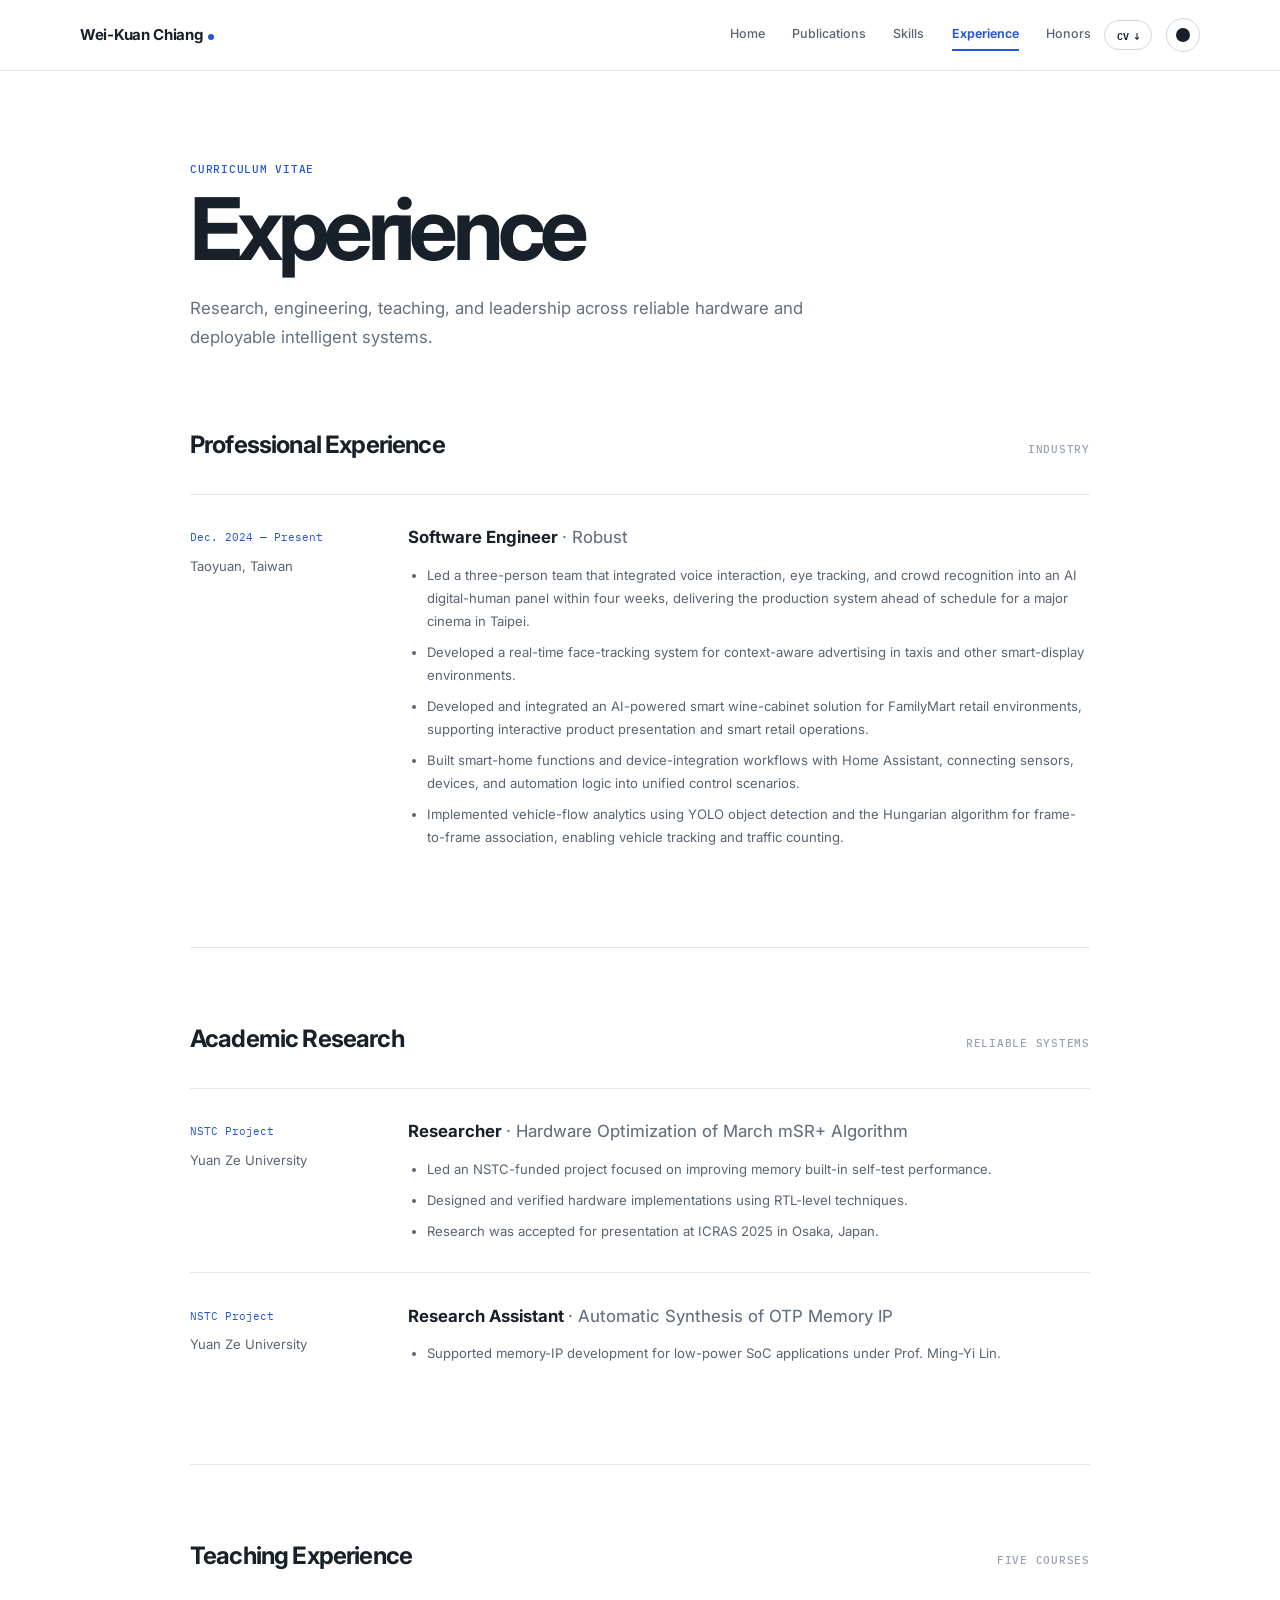
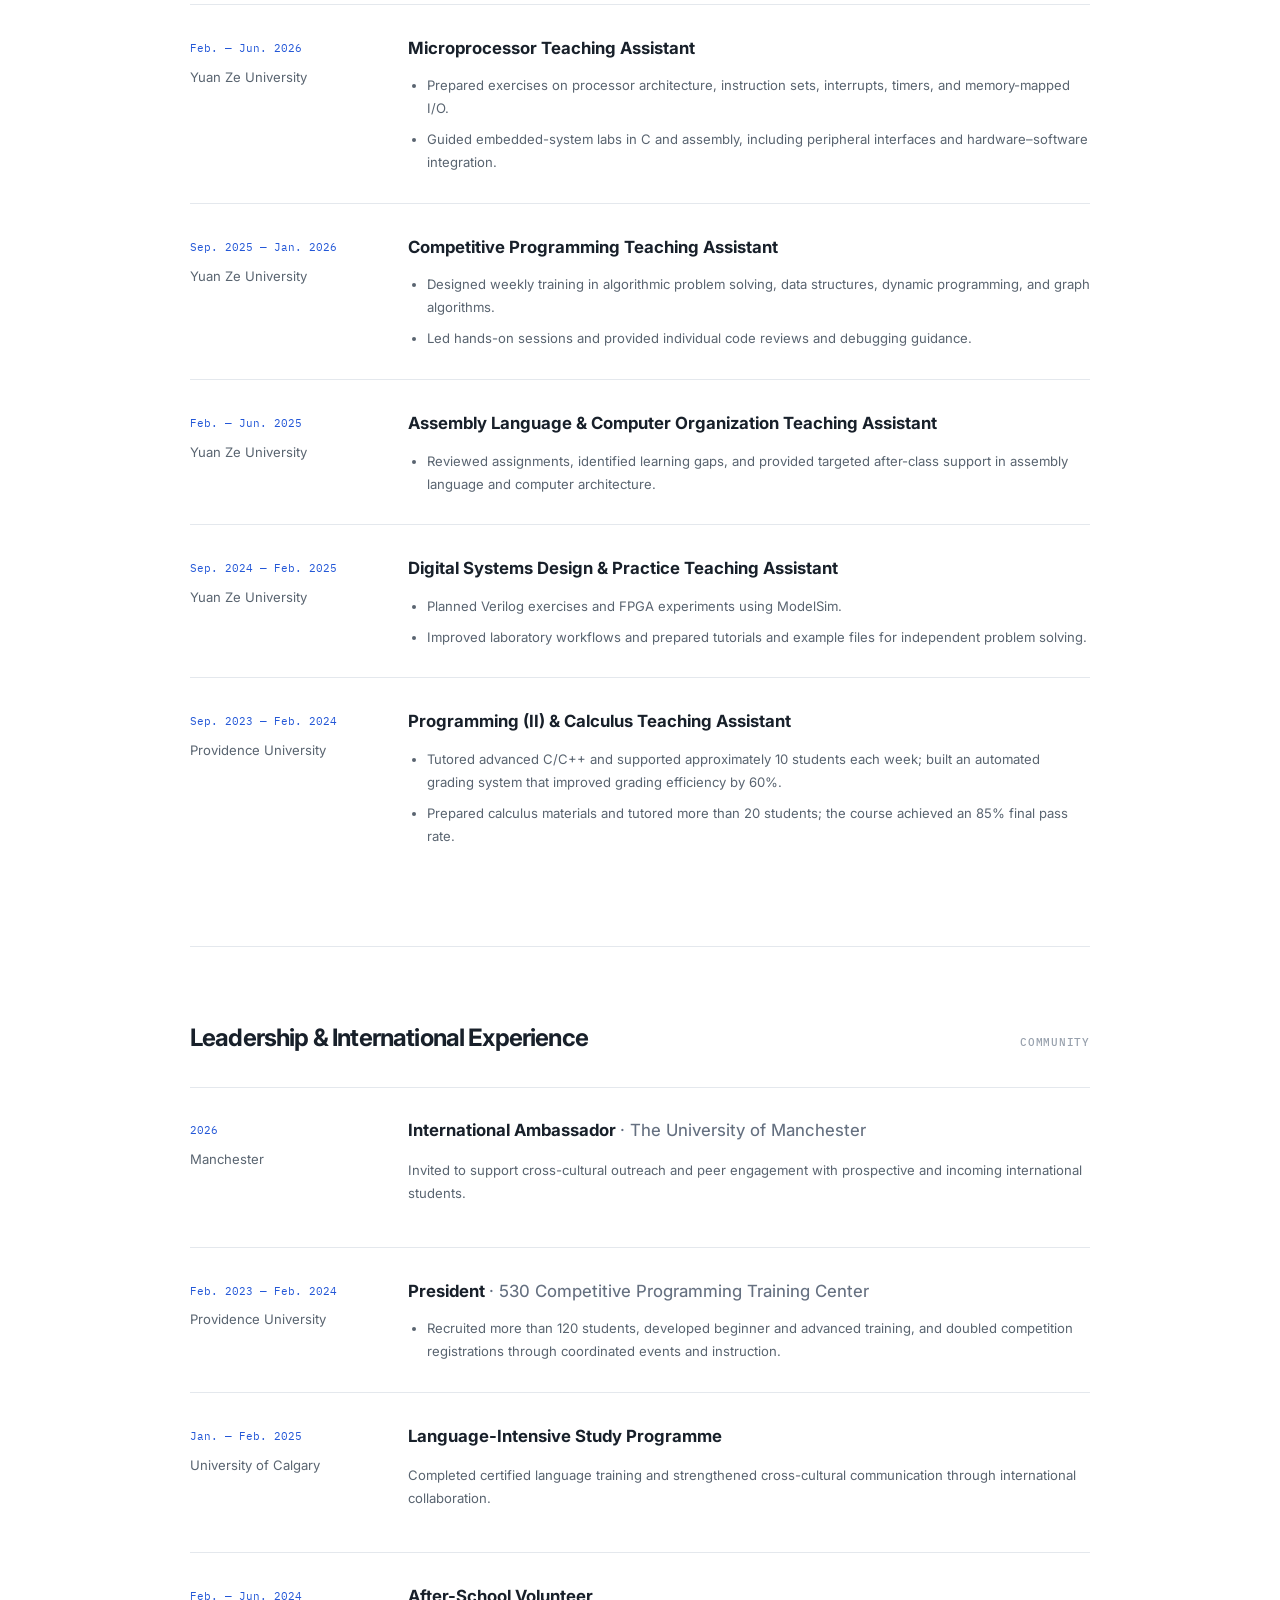
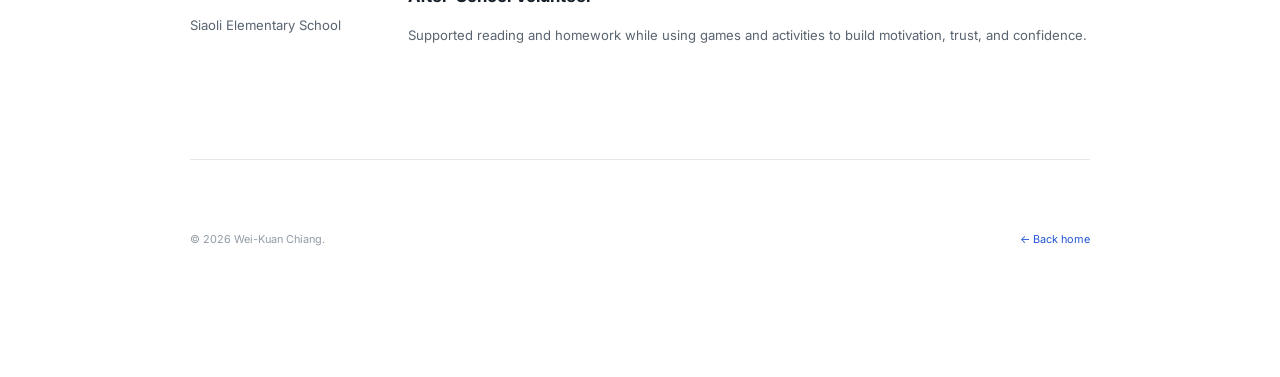
==== commit 464c8f43: "Add new preprint, move Skills section, correct publication authors - Add ContraFM-S2O arXiv preprint" ====
--- a/experience.html
+++ b/experience.html
@@ -1,5 +1,5 @@
-<!doctype html><html lang="en"><head><meta charset="utf-8"><meta name="viewport" content="width=device-width,initial-scale=1"><meta name="description" content="Professional, research, teaching, and leadership experience of Wei-Kuan Chiang."><meta property="og:type" content="website"><meta property="og:url" content="https://mark2146.github.io/experience.html"><meta property="og:title" content="Experience — Wei-Kuan Chiang"><meta property="og:description" content="Professional, research, teaching, and leadership experience of Wei-Kuan Chiang."><meta property="og:image" content="https://mark2146.github.io/assets/profile.png"><meta name="twitter:card" content="summary"><meta name="twitter:title" content="Experience — Wei-Kuan Chiang"><meta name="twitter:description" content="Professional, research, teaching, and leadership experience of Wei-Kuan Chiang."><meta name="twitter:image" content="https://mark2146.github.io/assets/profile.png"><title>Experience — Wei-Kuan Chiang</title><link rel="icon" href="assets/favicon.svg" type="image/svg+xml"><script>document.documentElement.dataset.theme=localStorage.getItem('theme')||(matchMedia('(prefers-color-scheme: dark)').matches?'dark':'light')</script><link rel="stylesheet" href="styles.css?v=10"><link rel="stylesheet" href="social.css?v=1"></head>
-<body><div class="scroll-progress"></div><a class="skip" href="#content">Skip to main content</a><header class="site-header"><div class="header-inner"><a class="wordmark" href="index.html">Wei-Kuan Chiang</a><div class="header-actions"><button class="menu-toggle" type="button" aria-expanded="false" aria-controls="main-navigation" aria-label="Open navigation"><span></span><span></span><span></span></button><nav id="main-navigation" aria-label="Main navigation"><a href="index.html">Home</a><a href="index.html#skills">Skills</a><a href="index.html#publications">Publications</a><a class="active" href="experience.html">Experience</a><a href="honors.html">Honors</a></nav><a class="cv-button" href="assets/Wei-Kuan-Chiang-CV.pdf" download>CV <span aria-hidden="true">↓</span></a><button class="theme-toggle" type="button" aria-label="Switch to dark mode" title="Switch color theme"><span aria-hidden="true"></span></button></div></div></header>
+<!doctype html><html lang="en"><head><meta charset="utf-8"><meta name="viewport" content="width=device-width,initial-scale=1"><meta name="description" content="Professional, research, teaching, and leadership experience of Wei-Kuan Chiang."><meta property="og:type" content="website"><meta property="og:url" content="https://mark2146.github.io/experience.html"><meta property="og:title" content="Experience — Wei-Kuan Chiang"><meta property="og:description" content="Professional, research, teaching, and leadership experience of Wei-Kuan Chiang."><meta property="og:image" content="https://mark2146.github.io/assets/profile.png"><meta name="twitter:card" content="summary"><meta name="twitter:title" content="Experience — Wei-Kuan Chiang"><meta name="twitter:description" content="Professional, research, teaching, and leadership experience of Wei-Kuan Chiang."><meta name="twitter:image" content="https://mark2146.github.io/assets/profile.png"><title>Experience — Wei-Kuan Chiang</title><link rel="icon" href="assets/favicon.svg" type="image/svg+xml"><script>document.documentElement.dataset.theme=localStorage.getItem('theme')||(matchMedia('(prefers-color-scheme: dark)').matches?'dark':'light')</script><link rel="stylesheet" href="styles.css?v=11"><link rel="stylesheet" href="social.css?v=1"></head>
+<body><div class="scroll-progress"></div><a class="skip" href="#content">Skip to main content</a><header class="site-header"><div class="header-inner"><a class="wordmark" href="index.html">Wei-Kuan Chiang</a><div class="header-actions"><button class="menu-toggle" type="button" aria-expanded="false" aria-controls="main-navigation" aria-label="Open navigation"><span></span><span></span><span></span></button><nav id="main-navigation" aria-label="Main navigation"><a href="index.html">Home</a><a href="index.html#publications">Publications</a><a href="index.html#skills">Skills</a><a class="active" href="experience.html">Experience</a><a href="honors.html">Honors</a></nav><a class="cv-button" href="assets/Wei-Kuan-Chiang-CV.pdf" download>CV <span aria-hidden="true">↓</span></a><button class="theme-toggle" type="button" aria-label="Switch to dark mode" title="Switch color theme"><span aria-hidden="true"></span></button></div></div></header>
 <main id="content" class="subpage"><header class="page-intro"><p class="kicker">CURRICULUM VITAE</p><h1>Experience</h1><p>Research, engineering, teaching, and leadership across reliable hardware and deployable intelligent systems.</p></header>
 <section class="detail-section"><div class="section-title"><h2>Professional Experience</h2><span>INDUSTRY</span></div><article class="detail-role"><div class="role-meta"><time>Dec. 2024 — Present</time><p>Taoyuan, Taiwan</p></div><div><h3>Software Engineer <span>· Robust</span></h3><ul><li>Led a three-person team that integrated voice interaction, eye tracking, and crowd recognition into an AI digital-human panel within four weeks, delivering the production system ahead of schedule for a major cinema in Taipei.</li><li>Developed a real-time face-tracking system for context-aware advertising in taxis and other smart-display environments.</li><li>Developed and integrated an AI-powered smart wine-cabinet solution for FamilyMart retail environments, supporting interactive product presentation and smart retail operations.</li><li>Built smart-home functions and device-integration workflows with Home Assistant, connecting sensors, devices, and automation logic into unified control scenarios.</li><li>Implemented vehicle-flow analytics using YOLO object detection and the Hungarian algorithm for frame-to-frame association, enabling vehicle tracking and traffic counting.</li></ul></div></article></section>
 <section class="detail-section"><div class="section-title"><h2>Academic Research</h2><span>RELIABLE SYSTEMS</span></div><article class="detail-role"><div class="role-meta"><time>NSTC Project</time><p>Yuan Ze University</p></div><div><h3>Researcher <span>· Hardware Optimization of March mSR+ Algorithm</span></h3><ul><li>Led an NSTC-funded project focused on improving memory built-in self-test performance.</li><li>Designed and verified hardware implementations using RTL-level techniques.</li><li>Research was accepted for presentation at ICRAS 2025 in Osaka, Japan.</li></ul></div></article><article class="detail-role"><div class="role-meta"><time>NSTC Project</time><p>Yuan Ze University</p></div><div><h3>Research Assistant <span>· Automatic Synthesis of OTP Memory IP</span></h3><ul><li>Supported memory-IP development for low-power SoC applications under Prof. Ming-Yi Lin.</li></ul></div></article></section>
--- a/styles.css
+++ b/styles.css
@@ -15,6 +15,7 @@
 
 @media(max-width:700px){.header-actions{gap:.42rem}.menu-toggle{display:block;width:32px;height:32px}.header-actions nav{display:none;position:absolute;top:calc(100% + 1px);left:0;right:0;background:var(--paper);border-bottom:1px solid var(--line);padding:.7rem 4vw 1rem;grid-template-columns:repeat(2,minmax(0,1fr));gap:.35rem;box-shadow:0 12px 24px rgba(16,24,40,.08)}.header-actions nav.open{display:grid}.header-actions nav a{padding:.7rem .8rem;border-radius:5px;background:var(--soft);font-size:.76rem}.header-actions nav a:hover,.header-actions nav a.active{background:var(--blue-soft);color:var(--blue)}.cv-button{padding:.3rem .62rem}.theme-toggle{width:32px;height:32px}}
 .site-header nav a.active{color:var(--blue);font-weight:650}.subpage{width:min(900px,92vw);margin:0 auto;padding:80px 0}.page-intro{max-width:700px;margin-bottom:72px}.page-intro h1{font-size:clamp(2.8rem,7vw,5.4rem);line-height:1;margin:.4rem 0 1.3rem;letter-spacing:-.065em}.page-intro>p:last-child{font-size:1.05rem;color:var(--muted);max-width:620px}.detail-section{padding:0 0 70px;margin-bottom:70px;border-bottom:1px solid var(--line)}.detail-role{display:grid;grid-template-columns:180px 1fr;gap:2.4rem;padding:1.8rem 0;border-top:1px solid var(--line)}.role-meta time{font:.68rem var(--mono);color:var(--blue)}.role-meta p{font-size:.7rem;color:var(--muted);margin:.35rem 0}.detail-role h3{margin:0 0 .7rem;font-size:1.05rem}.detail-role h3 span{font-weight:450;color:var(--muted)}.detail-role p,.detail-role li{font-size:.82rem;color:#596470}.detail-role ul{margin:.2rem 0 0;padding-left:1.15rem}.detail-role li+li{margin-top:.5rem}.honors-list{list-style:none;margin:2.5rem 0 0;padding:0}.honors-list li{display:grid;grid-template-columns:90px 1fr;gap:1rem;padding:1rem 0;border-top:1px solid var(--line)}.honors-list time{font:.7rem var(--mono);color:var(--blue)}.honors-list span{font-size:.82rem;color:var(--muted)}.honors-list b{display:block;color:var(--ink);font-size:.88rem}@media(max-width:700px){.subpage{padding:48px 0}.page-intro{margin-bottom:50px}.detail-role{grid-template-columns:1fr;gap:.5rem}.honors-list li{grid-template-columns:65px 1fr}}
+.sar2opt{display:grid;place-items:center}.sar2opt span,.sar2opt b{position:absolute;font:600 .5rem var(--mono);letter-spacing:.06em;color:#2956bd;border:1px solid #8ca7e7;border-radius:3px;padding:7px 6px}.sar2opt span{left:14px;background:#eef0f3}.sar2opt b{right:13px;background:#dbe5fb}.sar2opt i{width:36px;height:1px;background:#7f9ee3;position:relative}.sar2opt i:after{content:"";position:absolute;right:-2px;top:-3px;border-left:6px solid #7f9ee3;border-top:3px solid transparent;border-bottom:3px solid transparent}
 .llm-rtl{display:grid;place-items:center}.llm-rtl span,.llm-rtl b{position:absolute;font:600 .5rem var(--mono);letter-spacing:.06em;color:#2956bd;border:1px solid #8ca7e7;border-radius:3px;padding:7px 6px}.llm-rtl span{left:17px}.llm-rtl b{right:15px;background:#dbe5fb}.llm-rtl i{width:36px;height:1px;background:#7f9ee3;position:relative}.llm-rtl i:after{content:"";position:absolute;right:-2px;top:-3px;border-left:6px solid #7f9ee3;border-top:3px solid transparent;border-bottom:3px solid transparent}.cnn{display:flex;align-items:center;justify-content:center;gap:7px}.cnn span{display:block;border:1px solid #7b9ae2;background:repeating-linear-gradient(45deg,#d4dff7 0 4px,#edf2fc 4px 8px)}.cnn span:nth-child(1){width:28px;height:50px}.cnn span:nth-child(2){width:20px;height:38px}.cnn span:nth-child(3){width:13px;height:25px}.cnn b{font:600 .48rem var(--mono);color:#2956bd;margin-left:1px}.vision{display:grid;place-items:center}.vision span{width:72px;height:52px;border:2px solid #557bd7;position:relative}.vision span:before,.vision span:after{content:"";position:absolute;width:12px;height:12px;border-color:#9ab1e8;border-style:solid}.vision span:before{left:7px;top:7px;border-width:2px 0 0 2px}.vision span:after{right:7px;bottom:7px;border-width:0 2px 2px 0}.vision b{position:absolute;font:600 .5rem var(--mono);color:#2956bd}.vision i{position:absolute;width:8px;height:8px;border-radius:50%;background:#4b73d4;right:25px;top:25px}.march{display:grid;place-items:center}.march span{width:42px;height:42px;border-radius:50%;border:2px solid #5e82db;display:grid;place-items:center;font:600 .6rem var(--mono);color:#2956bd;background:#e5ecfb}.march i{position:absolute;width:16px;height:7px;border-top:2px solid #91aae5}.march i:after{content:"";position:absolute;right:0;top:-4px;border-left:5px solid #91aae5;border-top:3px solid transparent;border-bottom:3px solid transparent}.march i:nth-of-type(1){top:18px;left:26px;transform:rotate(28deg)}.march i:nth-of-type(2){top:18px;right:26px;transform:rotate(152deg)}.march i:nth-of-type(3){bottom:18px;left:26px;transform:rotate(-28deg)}.march i:nth-of-type(4){bottom:18px;right:26px;transform:rotate(208deg)}
 
 /* Scroll progress bar */
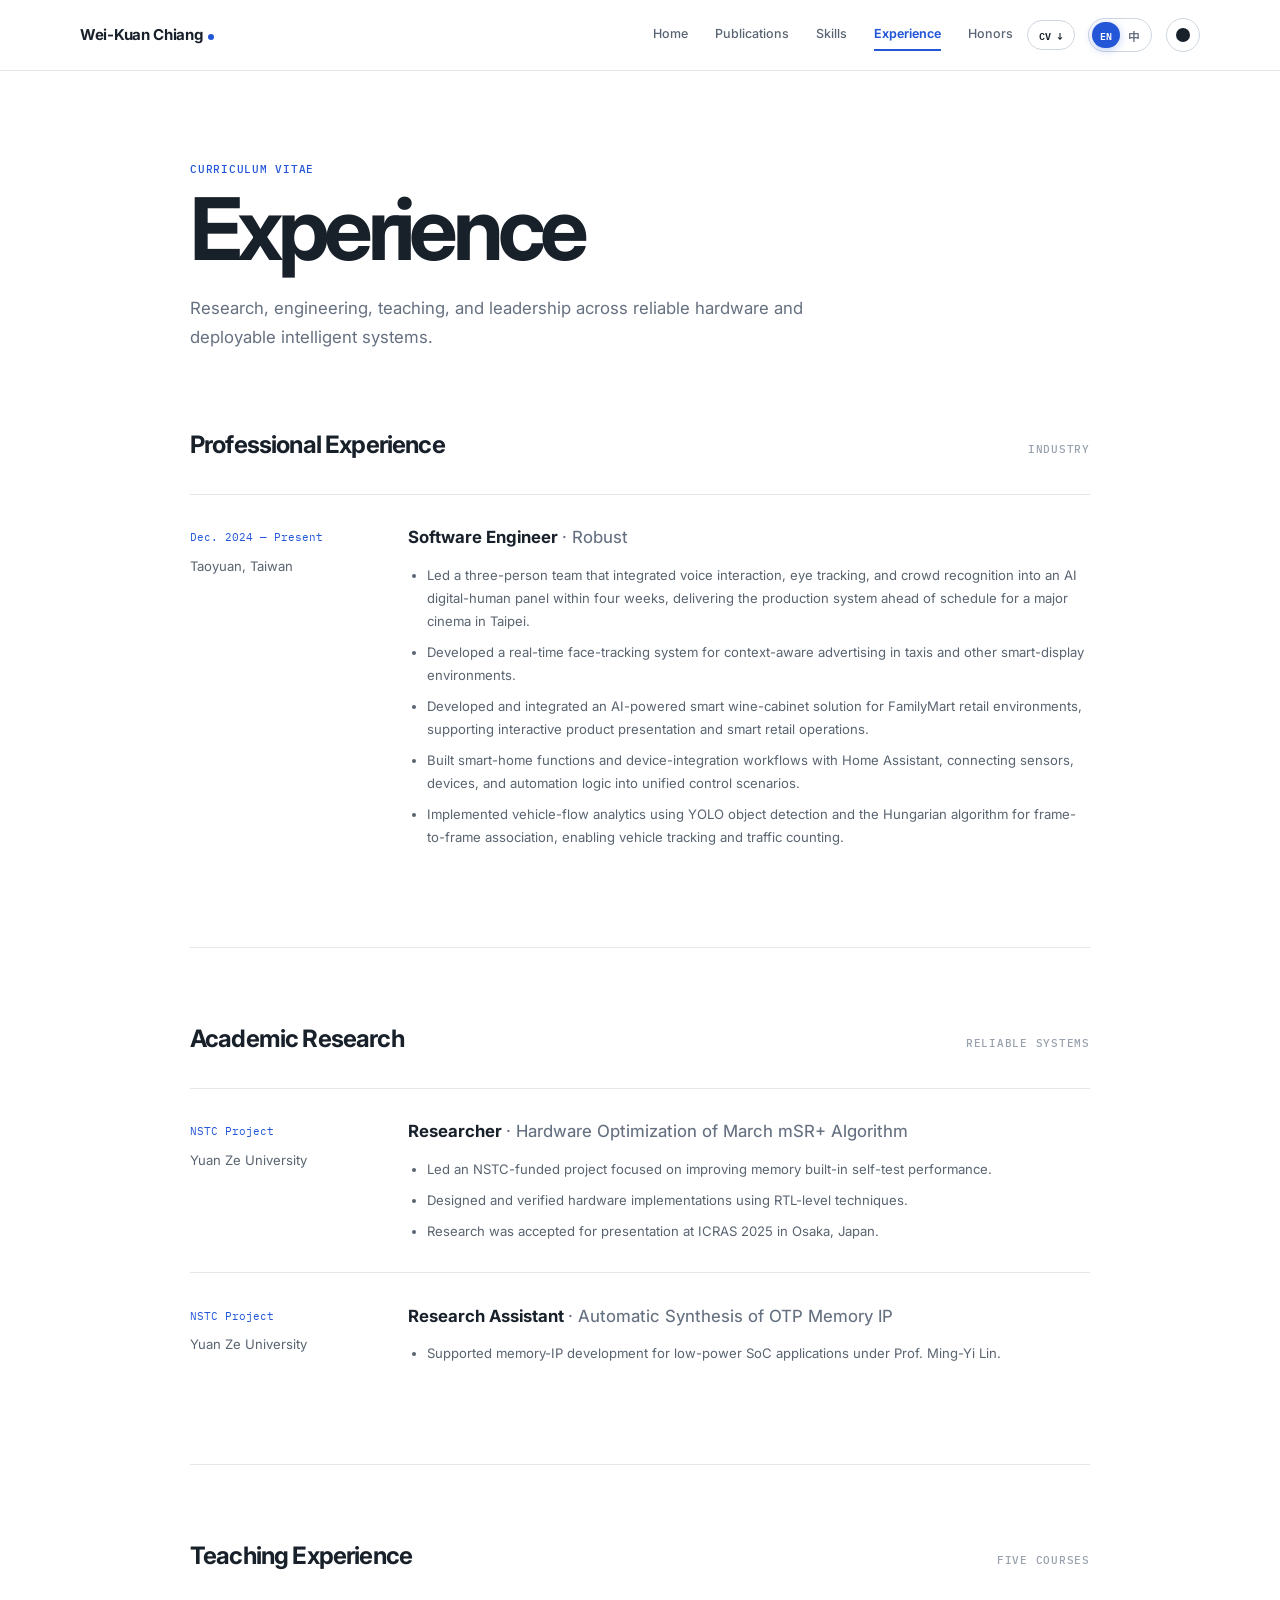
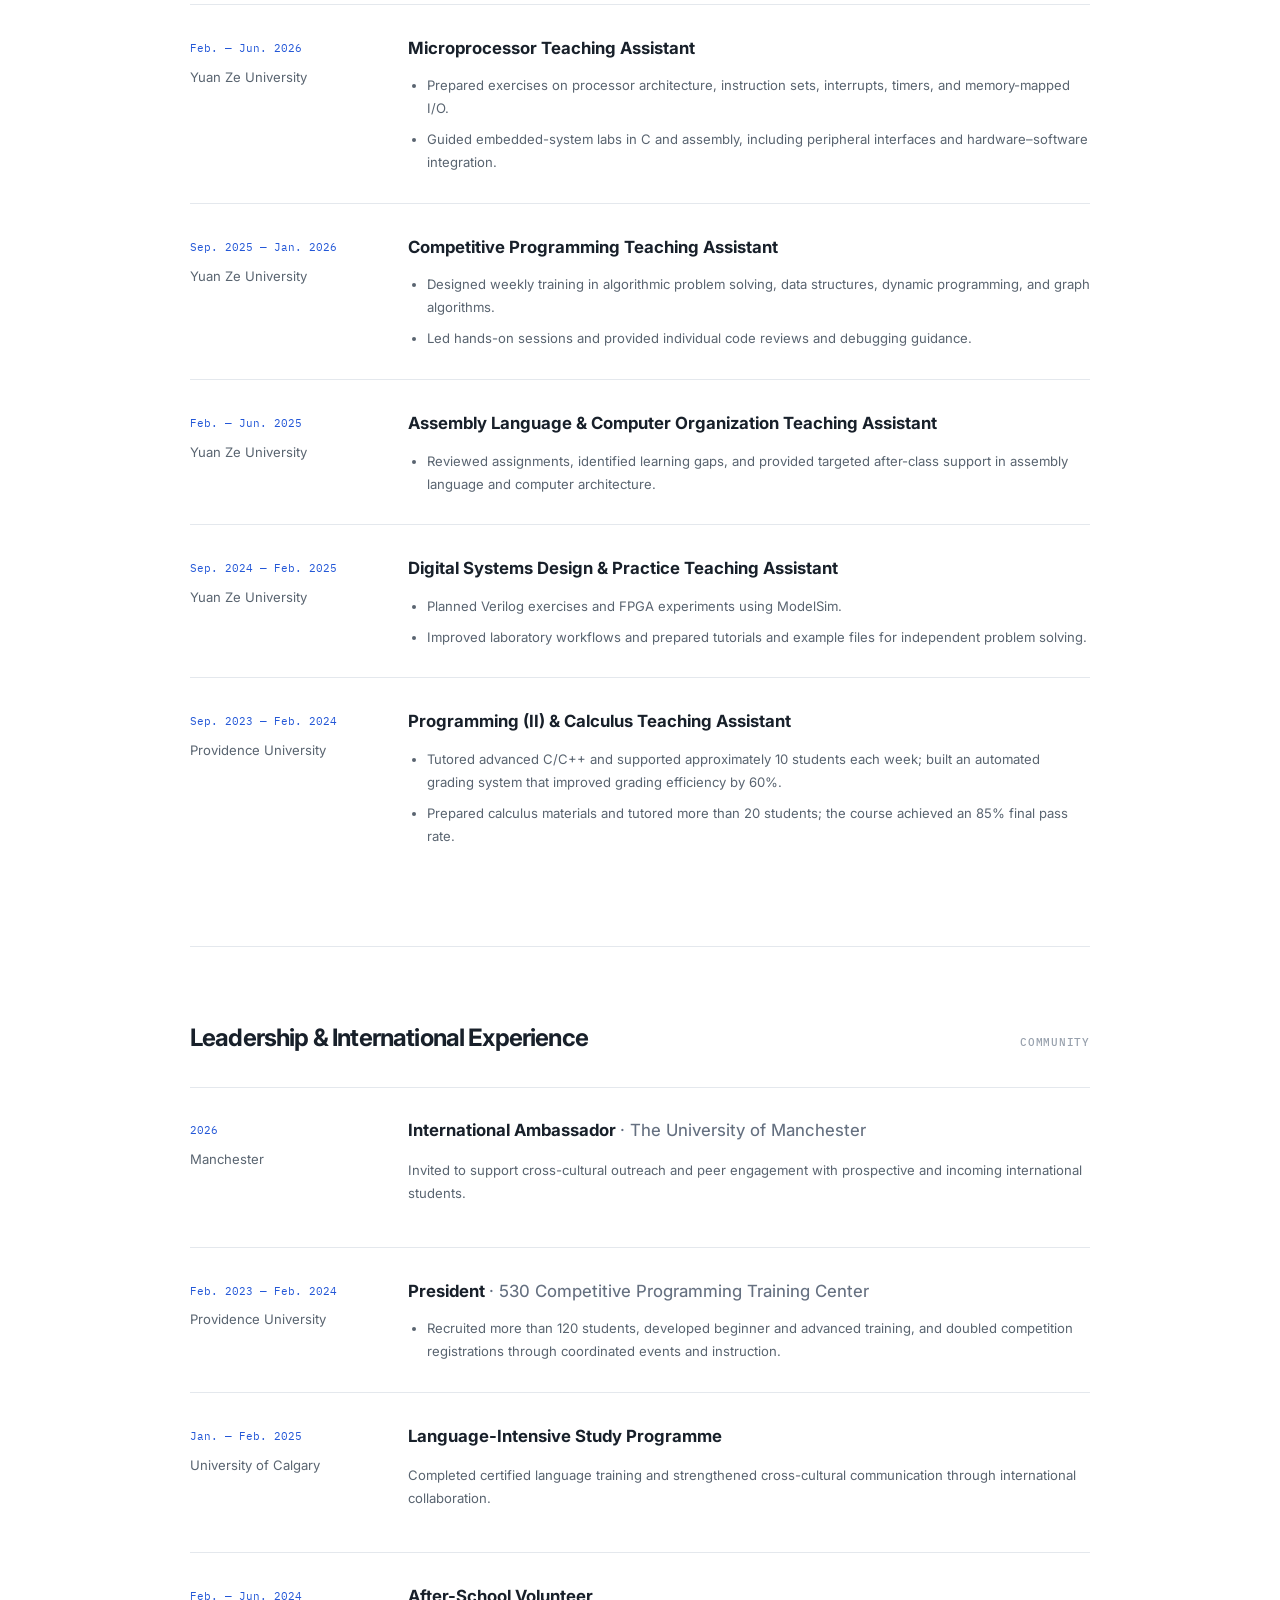
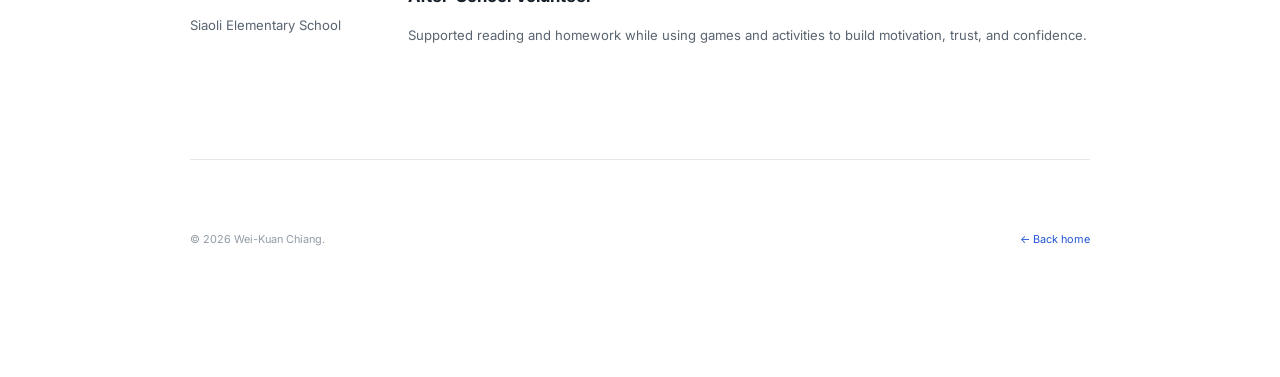
==== commit 4cf5a387: "Add EN/中 language toggle with Traditional Chinese translations Co-Authored-By: Claude Opus 5.5 <nore" ====
--- a/experience.html
+++ b/experience.html
@@ -1,5 +1,5 @@
-<!doctype html><html lang="en"><head><meta charset="utf-8"><meta name="viewport" content="width=device-width,initial-scale=1"><meta name="description" content="Professional, research, teaching, and leadership experience of Wei-Kuan Chiang."><meta property="og:type" content="website"><meta property="og:url" content="https://mark2146.github.io/experience.html"><meta property="og:title" content="Experience — Wei-Kuan Chiang"><meta property="og:description" content="Professional, research, teaching, and leadership experience of Wei-Kuan Chiang."><meta property="og:image" content="https://mark2146.github.io/assets/profile.png"><meta name="twitter:card" content="summary"><meta name="twitter:title" content="Experience — Wei-Kuan Chiang"><meta name="twitter:description" content="Professional, research, teaching, and leadership experience of Wei-Kuan Chiang."><meta name="twitter:image" content="https://mark2146.github.io/assets/profile.png"><title>Experience — Wei-Kuan Chiang</title><link rel="icon" href="assets/favicon.svg" type="image/svg+xml"><script>document.documentElement.dataset.theme=localStorage.getItem('theme')||(matchMedia('(prefers-color-scheme: dark)').matches?'dark':'light')</script><link rel="stylesheet" href="styles.css?v=11"><link rel="stylesheet" href="social.css?v=1"></head>
-<body><div class="scroll-progress"></div><a class="skip" href="#content">Skip to main content</a><header class="site-header"><div class="header-inner"><a class="wordmark" href="index.html">Wei-Kuan Chiang</a><div class="header-actions"><button class="menu-toggle" type="button" aria-expanded="false" aria-controls="main-navigation" aria-label="Open navigation"><span></span><span></span><span></span></button><nav id="main-navigation" aria-label="Main navigation"><a href="index.html">Home</a><a href="index.html#publications">Publications</a><a href="index.html#skills">Skills</a><a class="active" href="experience.html">Experience</a><a href="honors.html">Honors</a></nav><a class="cv-button" href="assets/Wei-Kuan-Chiang-CV.pdf" download>CV <span aria-hidden="true">↓</span></a><button class="theme-toggle" type="button" aria-label="Switch to dark mode" title="Switch color theme"><span aria-hidden="true"></span></button></div></div></header>
+<!doctype html><html lang="en"><head><meta charset="utf-8"><meta name="viewport" content="width=device-width,initial-scale=1"><meta name="description" content="Professional, research, teaching, and leadership experience of Wei-Kuan Chiang."><meta property="og:type" content="website"><meta property="og:url" content="https://mark2146.github.io/experience.html"><meta property="og:title" content="Experience — Wei-Kuan Chiang"><meta property="og:description" content="Professional, research, teaching, and leadership experience of Wei-Kuan Chiang."><meta property="og:image" content="https://mark2146.github.io/assets/profile.png"><meta name="twitter:card" content="summary"><meta name="twitter:title" content="Experience — Wei-Kuan Chiang"><meta name="twitter:description" content="Professional, research, teaching, and leadership experience of Wei-Kuan Chiang."><meta name="twitter:image" content="https://mark2146.github.io/assets/profile.png"><title>Experience — Wei-Kuan Chiang</title><link rel="icon" href="assets/favicon.svg" type="image/svg+xml"><script>document.documentElement.dataset.theme=localStorage.getItem('theme')||(matchMedia('(prefers-color-scheme: dark)').matches?'dark':'light');try{document.documentElement.dataset.lang=localStorage.getItem('lang')||'en'}catch(e){}</script><link rel="stylesheet" href="styles.css?v=12"><link rel="stylesheet" href="social.css?v=1"></head>
+<body><div class="scroll-progress"></div><a class="skip" href="#content">Skip to main content</a><header class="site-header"><div class="header-inner"><a class="wordmark" href="index.html">Wei-Kuan Chiang</a><div class="header-actions"><button class="menu-toggle" type="button" aria-expanded="false" aria-controls="main-navigation" aria-label="Open navigation"><span></span><span></span><span></span></button><nav id="main-navigation" aria-label="Main navigation"><a href="index.html">Home</a><a href="index.html#publications">Publications</a><a href="index.html#skills">Skills</a><a class="active" href="experience.html">Experience</a><a href="honors.html">Honors</a></nav><a class="cv-button" href="assets/Wei-Kuan-Chiang-CV.pdf" download>CV <span aria-hidden="true">↓</span></a><button class="lang-toggle" type="button" aria-label="切換為中文" title="切換為中文"><span data-lang="en">EN</span><span data-lang="zh">中</span></button><button class="theme-toggle" type="button" aria-label="Switch to dark mode" title="Switch color theme"><span aria-hidden="true"></span></button></div></div></header>
 <main id="content" class="subpage"><header class="page-intro"><p class="kicker">CURRICULUM VITAE</p><h1>Experience</h1><p>Research, engineering, teaching, and leadership across reliable hardware and deployable intelligent systems.</p></header>
 <section class="detail-section"><div class="section-title"><h2>Professional Experience</h2><span>INDUSTRY</span></div><article class="detail-role"><div class="role-meta"><time>Dec. 2024 — Present</time><p>Taoyuan, Taiwan</p></div><div><h3>Software Engineer <span>· Robust</span></h3><ul><li>Led a three-person team that integrated voice interaction, eye tracking, and crowd recognition into an AI digital-human panel within four weeks, delivering the production system ahead of schedule for a major cinema in Taipei.</li><li>Developed a real-time face-tracking system for context-aware advertising in taxis and other smart-display environments.</li><li>Developed and integrated an AI-powered smart wine-cabinet solution for FamilyMart retail environments, supporting interactive product presentation and smart retail operations.</li><li>Built smart-home functions and device-integration workflows with Home Assistant, connecting sensors, devices, and automation logic into unified control scenarios.</li><li>Implemented vehicle-flow analytics using YOLO object detection and the Hungarian algorithm for frame-to-frame association, enabling vehicle tracking and traffic counting.</li></ul></div></article></section>
 <section class="detail-section"><div class="section-title"><h2>Academic Research</h2><span>RELIABLE SYSTEMS</span></div><article class="detail-role"><div class="role-meta"><time>NSTC Project</time><p>Yuan Ze University</p></div><div><h3>Researcher <span>· Hardware Optimization of March mSR+ Algorithm</span></h3><ul><li>Led an NSTC-funded project focused on improving memory built-in self-test performance.</li><li>Designed and verified hardware implementations using RTL-level techniques.</li><li>Research was accepted for presentation at ICRAS 2025 in Osaka, Japan.</li></ul></div></article><article class="detail-role"><div class="role-meta"><time>NSTC Project</time><p>Yuan Ze University</p></div><div><h3>Research Assistant <span>· Automatic Synthesis of OTP Memory IP</span></h3><ul><li>Supported memory-IP development for low-power SoC applications under Prof. Ming-Yi Lin.</li></ul></div></article></section>
@@ -10,4 +10,4 @@
 <article class="detail-role"><div class="role-meta"><time>Sep. 2024 — Feb. 2025</time><p>Yuan Ze University</p></div><div><h3>Digital Systems Design &amp; Practice Teaching Assistant</h3><ul><li>Planned Verilog exercises and FPGA experiments using ModelSim.</li><li>Improved laboratory workflows and prepared tutorials and example files for independent problem solving.</li></ul></div></article>
 <article class="detail-role"><div class="role-meta"><time>Sep. 2023 — Feb. 2024</time><p>Providence University</p></div><div><h3>Programming (II) &amp; Calculus Teaching Assistant</h3><ul><li>Tutored advanced C/C++ and supported approximately 10 students each week; built an automated grading system that improved grading efficiency by 60%.</li><li>Prepared calculus materials and tutored more than 20 students; the course achieved an 85% final pass rate.</li></ul></div></article></section>
 <section class="detail-section"><div class="section-title"><h2>Leadership &amp; International Experience</h2><span>COMMUNITY</span></div><article class="detail-role"><div class="role-meta"><time>2026</time><p>Manchester</p></div><div><h3>International Ambassador <span>· The University of Manchester</span></h3><p>Invited to support cross-cultural outreach and peer engagement with prospective and incoming international students.</p></div></article><article class="detail-role"><div class="role-meta"><time>Feb. 2023 — Feb. 2024</time><p>Providence University</p></div><div><h3>President <span>· 530 Competitive Programming Training Center</span></h3><ul><li>Recruited more than 120 students, developed beginner and advanced training, and doubled competition registrations through coordinated events and instruction.</li></ul></div></article><article class="detail-role"><div class="role-meta"><time>Jan. — Feb. 2025</time><p>University of Calgary</p></div><div><h3>Language-Intensive Study Programme</h3><p>Completed certified language training and strengthened cross-cultural communication through international collaboration.</p></div></article><article class="detail-role"><div class="role-meta"><time>Feb. — Jun. 2024</time><p>Siaoli Elementary School</p></div><div><h3>After-School Volunteer</h3><p>Supported reading and homework while using games and activities to build motivation, trust, and confidence.</p></div></article></section>
-<footer><p>© 2026 Wei-Kuan Chiang.</p><a href="index.html">← Back home</a></footer></main><script src="app.js?v=5"></script></body></html>
+<footer><p>© 2026 Wei-Kuan Chiang.</p><a href="index.html">← Back home</a></footer></main><script src="i18n.js?v=1"></script><script src="app.js?v=5"></script></body></html>
--- a/styles.css
+++ b/styles.css
@@ -72,3 +72,11 @@
 .skill-tags li:hover{border-color:var(--blue);color:var(--blue);transform:translateY(-1px)}
 html[data-theme="dark"] .skill-tags li{color:#c1cad5}
 @media(max-width:700px){.skills-grid{grid-template-columns:1fr;gap:1.6rem}}
+
+/* Language toggle (EN / 中) */
+.lang-toggle{position:relative;isolation:isolate;display:inline-grid;grid-template-columns:1fr 1fr;align-items:center;height:34px;padding:3px;border:1px solid #cfd6df;border-radius:999px;background:var(--paper);color:var(--muted);cursor:pointer;transition:border-color .22s ease,background-color .22s ease,transform .15s ease}.lang-toggle:before{content:"";position:absolute;z-index:-1;top:3px;bottom:3px;left:3px;width:calc(50% - 3px);border-radius:999px;background:var(--blue);box-shadow:0 2px 8px rgba(35,87,215,.3);transition:transform .32s cubic-bezier(.5,.05,.2,1.25)}html[data-lang="zh"] .lang-toggle:before{transform:translateX(100%)}.lang-toggle span{min-width:28px;line-height:26px;text-align:center;font:600 .62rem var(--mono);letter-spacing:.04em;transition:color .22s ease}.lang-toggle [data-lang="zh"]{font:600 .74rem var(--sans);letter-spacing:0}html:not([data-lang="zh"]) .lang-toggle [data-lang="en"],html[data-lang="zh"] .lang-toggle [data-lang="zh"]{color:#fff}.lang-toggle:hover{border-color:var(--blue)}.lang-toggle:active{transform:scale(.94)}.lang-toggle:focus-visible{outline:2px solid var(--blue);outline-offset:2px}html[data-theme="dark"] .lang-toggle{border-color:#627082}html[data-theme="dark"] .lang-toggle:before{box-shadow:0 2px 10px rgba(145,176,255,.25)}html[data-theme="dark"]:not([data-lang="zh"]) .lang-toggle [data-lang="en"],html[data-theme="dark"][data-lang="zh"] .lang-toggle [data-lang="zh"]{color:#11171f}
+main,.site-header nav,footer{transition:opacity .16s ease}body.lang-fading main,body.lang-fading .site-header nav{opacity:0}
+html[lang="zh-Hant"] .intro>h2,html[lang="zh-Hant"] .page-intro h1{letter-spacing:-.01em}html[lang="zh-Hant"] .kicker,html[lang="zh-Hant"] .project-index,html[lang="zh-Hant"] .section-title span{letter-spacing:.12em}
+@media(max-width:700px){.lang-toggle{height:32px}.lang-toggle span{min-width:25px;line-height:24px}}
+@media(max-width:380px){.wordmark{font-size:.84rem;white-space:nowrap}.header-actions{gap:.3rem}.cv-button{padding:.28rem .5rem}}
+@media(prefers-reduced-motion:reduce){.lang-toggle:before,main,.site-header nav,footer{transition:none}}
